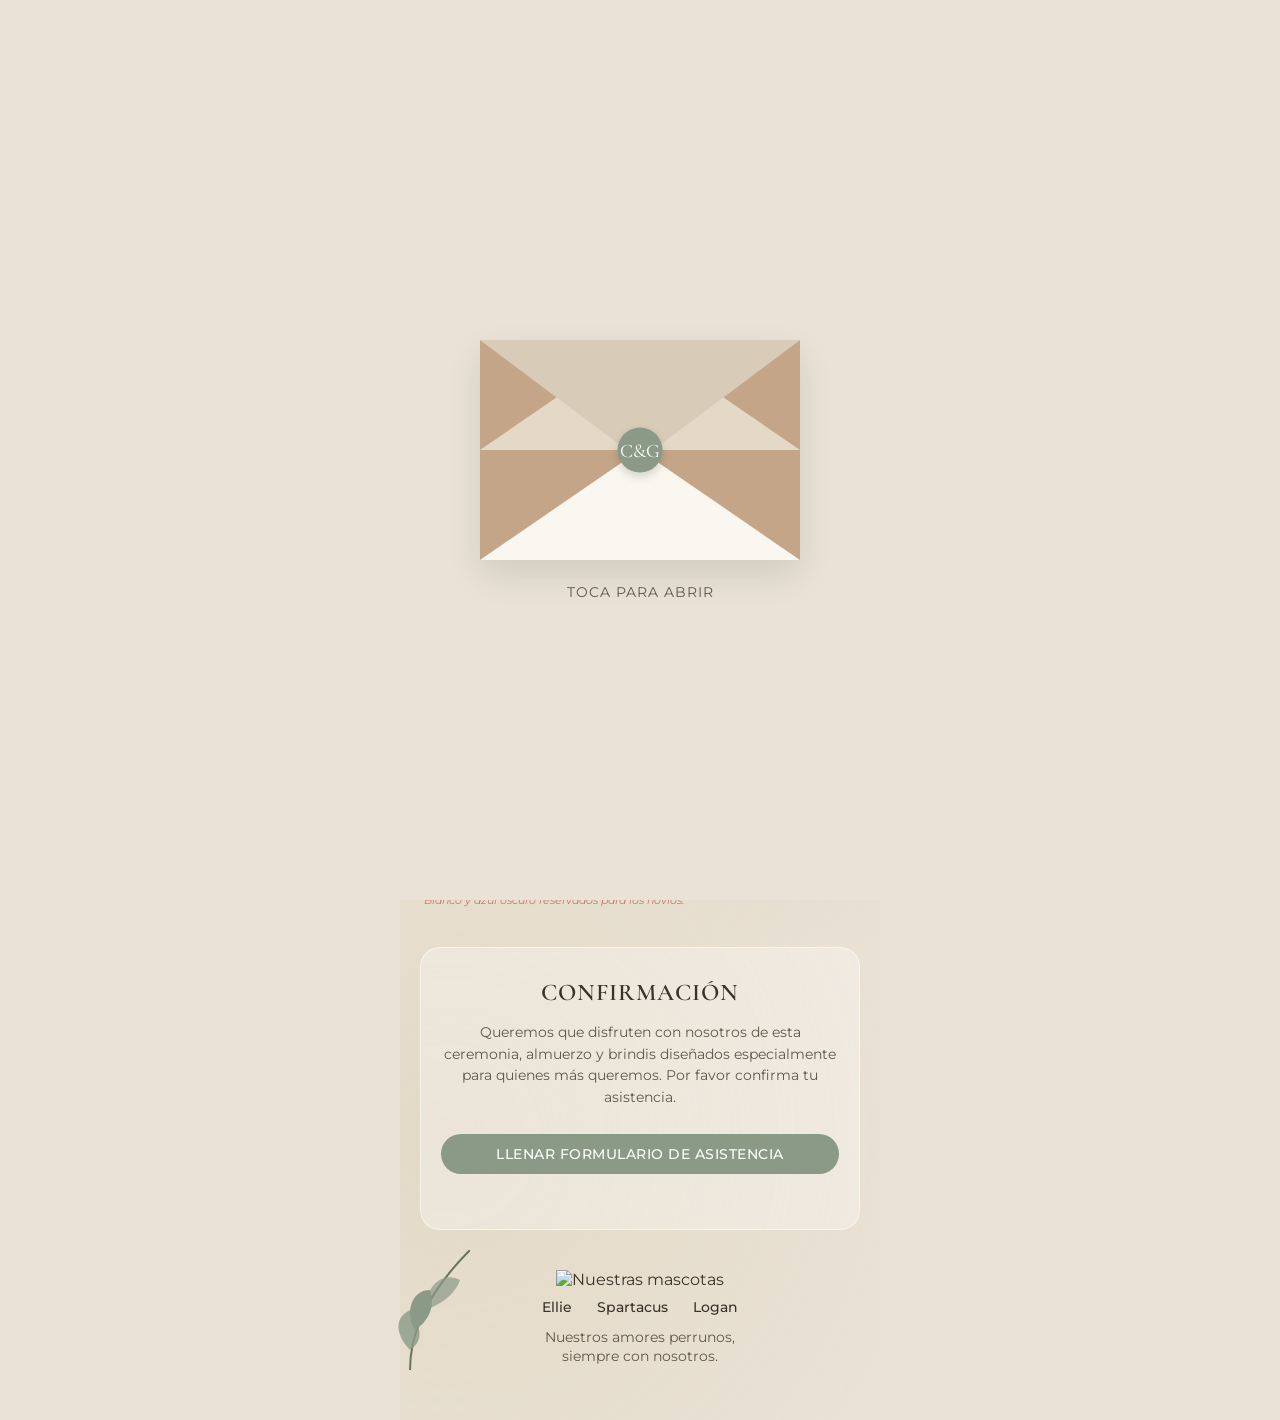
==== index.html @ de737836 "minor fixes" ====
<!DOCTYPE html>
<html lang="es">

<head>
    <meta charset="UTF-8">
    <meta name="viewport" content="width=device-width, initial-scale=1.0">
    <title>Invitación - Camilo & Geral</title>
    <style>
        @import url('https://fonts.googleapis.com/css2?family=Cormorant+Garamond:ital,wght@0,400;0,600;1,400&family=Montserrat:wght@300;400;500;600&display=swap');

        :root {
            --bg-base: #EAE2D6;
            --bg-card: #FAF6F0;
            --text-dark: #3A3229;
            --text-light: #61574A;
            --accent-green: #8A9A86;
            --accent-gold: #C4A587;
            --border-light: #D4CDBC;
            --font-serif: 'Cormorant Garamond', serif;
            --font-sans: 'Montserrat', sans-serif;
            --border-radius: 12px;
        }

        body {
            margin: 0;
            padding: 0;
            background-color: var(--bg-base);
            font-family: var(--font-sans);
            color: var(--text-dark);
            -webkit-font-smoothing: antialiased;
            display: flex;
            justify-content: center;
            overflow-x: hidden;
        }

        /* Abstract Background Blobs */
        body::before,
        body::after {
            content: '';
            position: fixed;
            border-radius: 50%;
            filter: blur(60px);
            z-index: -1;
            opacity: 0.7;
        }

        body::before {
            top: -100px;
            left: -150px;
            width: 400px;
            height: 400px;
            background: #D8CCB8;
        }

        body::after {
            bottom: 20%;
            right: -150px;
            width: 350px;
            height: 450px;
            background: #DFD4C0;
        }

        .invitation {
            max-width: 480px;
            width: 100%;
            position: relative;
            padding: 40px 20px;
            box-sizing: border-box;
            background-image:
                radial-gradient(circle at 10% 80%, #E3D9C6 0%, transparent 40%),
                radial-gradient(circle at 90% 40%, #DED2BD 0%, transparent 40%);
        }

        h1,
        h2,
        h3,
        h4 {
            font-family: var(--font-serif);
            margin: 0;
            font-weight: 600;
            text-align: center;
        }

        .header {
            text-align: center;
            margin-bottom: 20px;
            position: relative;
            z-index: 2;
        }

        .title {
            font-size: 2.2rem;
            letter-spacing: 2px;
            margin-bottom: 10px;
        }

        .subtitle {
            font-size: 0.95rem;
            line-height: 1.4;
            font-weight: 400;
        }

        .names {
            font-size: 2.8rem;
            margin: 15px 0;
            letter-spacing: 1px;
        }

        .ampersand {
            font-style: italic;
            color: var(--accent-gold);
            font-weight: 400;
        }

        .hero-image {
            width: 100%;
            max-height: 380px;
            object-fit: contain;
            border-radius: 20px;
            margin-bottom: 10px;
            position: relative;
            z-index: 2;
        }



        .section-title {
            font-size: 1.5rem;
            margin-bottom: 15px;
            text-transform: uppercase;
            letter-spacing: 1px;
        }

        /* Map Card */
        .celebration-card {
            background: #FFFFFF;
            border-radius: var(--border-radius);
            border: 1px solid var(--border-light);
            padding: 12px;
            display: flex;
            gap: 12px;
            box-shadow: 0 4px 20px rgba(0, 0, 0, 0.03);
            margin-bottom: 40px;
            position: relative;
            z-index: 2;
            transition: transform 0.3s ease, box-shadow 0.3s ease;
        }

        .celebration-card:hover {
            transform: translateY(-3px);
            box-shadow: 0 8px 25px rgba(0, 0, 0, 0.06);
        }

        .map-placeholder {
            width: 100px;
            background: #F0E9DD;
            border-radius: 8px;
            display: flex;
            align-items: center;
            justify-content: center;
            flex-shrink: 0;
            position: relative;
            overflow: hidden;
        }

        /* Simulating map with a subtle grid background */
        .map-placeholder::before {
            content: '';
            position: absolute;
            top: 0;
            left: 0;
            right: 0;
            bottom: 0;
            background-image: linear-gradient(#D8CCB8 1px, transparent 1px), linear-gradient(90deg, #D8CCB8 1px, transparent 1px);
            background-size: 20px 20px;
            opacity: 0.4;
        }

        .map-placeholder svg {
            width: 24px;
            height: 24px;
            fill: #C67868;
            /* map pin color */
            position: relative;
            z-index: 1;
        }

        .map-info {
            flex-grow: 1;
        }

        .map-info p {
            margin: 4px 0;
            font-size: 0.8rem;
            line-height: 1.3;
            color: var(--text-light);
        }

        .map-info p strong {
            color: var(--text-dark);
            font-weight: 500;
            font-size: 0.85rem;
            text-transform: uppercase;
        }

        .address {
            font-size: 0.7rem !important;
            opacity: 0.8;
            margin-bottom: 8px !important;
        }

        .btn {
            background: var(--accent-green);
            color: #FFF;
            border: none;
            padding: 8px 14px;
            border-radius: 15px;
            font-family: var(--font-sans);
            font-size: 0.7rem;
            font-weight: 500;
            text-decoration: none;
            display: inline-flex;
            align-items: center;
            gap: 4px;
            text-transform: uppercase;
            letter-spacing: 0.5px;
            cursor: pointer;
            transition: background-color 0.3s ease, transform 0.2s ease;
        }

        .btn:hover {
            background-color: #7A8A76;
            transform: scale(1.02);
        }

        .btn svg {
            width: 12px;
            height: 12px;
            fill: currentColor;
        }

        /* Time Section */
        .time-section {
            text-align: center;
            margin-bottom: 40px;
            position: relative;
            z-index: 2;
        }

        .time-display {
            display: flex;
            align-items: center;
            justify-content: center;
            gap: 12px;
            margin: 15px 0;
            color: var(--text-dark);
        }

        .time-display .time {
            font-size: 2.4rem;
            font-family: var(--font-serif);
        }

        .time-icon {
            width: 35px;
            height: 35px;
            fill: var(--accent-gold);
            stroke: var(--text-dark);
            stroke-width: 0.5;
        }

        .time-section p {
            font-size: 0.9rem;
            line-height: 1.4;
            max-width: 280px;
            margin: 0 auto;
            color: var(--text-light);
        }

        /* Dress Code */
        .dress-code-section {
            display: flex;
            align-items: center;
            justify-content: center;
            gap: 20px;
            margin-bottom: 40px;
            position: relative;
            z-index: 2;
        }

        .dress-text {
            flex-grow: 1;
        }

        .dress-text h3 {
            font-size: 2.2rem;
            line-height: 1;
            text-align: left;
            margin-bottom: 6px;
        }

        .dress-text p {
            font-size: 0.8rem;
            margin: 0 0 6px 0;
            line-height: 1.3;
            color: var(--text-light);
            text-align: left;
        }

        .dress-note {
            font-size: 0.7rem;
            color: #C67868;
            /* Tono rojizo sutil de la paleta */
            font-style: italic;
            display: block;
        }

        .clothing-icons {
            display: flex;
            gap: 6px;
            flex-shrink: 0;
            justify-content: flex-end;
            margin-top: 10px;
        }

        .clothing-icons svg {
            width: 35px;
            height: 45px;
        }

        /* RSVP */
        .rsvp-section {
            background: rgba(255, 255, 255, 0.3);
            border-radius: 20px;
            padding: 30px 20px;
            text-align: center;
            border: 1px solid rgba(255, 255, 255, 0.5);
            margin-bottom: 40px;
            position: relative;
            z-index: 2;
        }

        .rsvp-section p {
            font-size: 0.9rem;
            line-height: 1.5;
            color: var(--text-light);
            margin: 15px 0 25px 0;
        }

        .rsvp-buttons {
            display: flex;
            flex-direction: column;
            gap: 10px;
            margin-bottom: 25px;
        }

        .btn-yes {
            width: 100%;
            box-sizing: border-box;
            padding: 12px;
            font-size: 0.85rem;
            border-radius: 25px;
            justify-content: center;
        }

        .btn-no {
            width: 100%;
            padding: 12px;
            font-size: 0.85rem;
            border-radius: 25px;
            justify-content: center;
            background: transparent;
            border: 1px solid var(--accent-gold);
            color: #796652;
        }

        .rsvp-form {
            display: flex;
            flex-direction: column;
            gap: 12px;
        }

        .rsvp-form input {
            padding: 14px 20px;
            border-radius: 30px;
            border: 1px solid var(--border-light);
            background: #FFF;
            font-family: var(--font-sans);
            font-size: 0.9rem;
            outline: none;
            transition: border-color 0.2s;
        }

        .rsvp-form input:focus {
            border-color: var(--accent-gold);
        }

        /* Footer */
        .footer {
            text-align: center;
            margin-top: 20px;
            position: relative;
            z-index: 2;
        }

        .dogs-image {
            width: 100%;
            max-height: 130px;
            object-fit: contain;
            margin-bottom: 10px;
        }

        .dog-names {
            display: flex;
            justify-content: center;
            gap: 25px;
            font-weight: 500;
            font-size: 0.85rem;
            margin-bottom: 5px;
        }

        .footer p {
            font-size: 0.85rem;
            color: var(--text-light);
            line-height: 1.4;
        }

        /* Decorations (Garlands, Leaves, etc) */
        .decor {
            position: absolute;
            z-index: 1;
            pointer-events: none;
        }

        .garland-tr {
            top: 0;
            right: 0;
            width: 140px;
        }

        .garland-tl {
            top: 300px;
            left: 0;
            width: 100px;
            opacity: 0.5;
        }

        .leaf-bl {
            bottom: 50px;
            left: -10px;
            width: 80px;
        }

        .leaf-mr {
            top: 400px;
            right: -10px;
            width: 60px;
        }

        .paw-print {
            width: 15px;
            fill: #D6CAB5;
            position: absolute;
            opacity: 0.6;
        }

        .paw-1 {
            top: 150px;
            left: 20px;
        }

        .paw-2 {
            top: 180px;
            left: 40px;
        }

        .paw-3 {
            bottom: 120px;
            right: 20px;
        }

        .paw-4 {
            bottom: 90px;
            right: 40px;
        }

        /* --- Envelope Animation --- */
        .envelope-wrapper {
            position: fixed;
            top: 0;
            left: 0;
            width: 100%;
            height: 100%;
            background-color: var(--bg-base);
            z-index: 9999;
            display: flex;
            align-items: center;
            justify-content: center;
            transition: opacity 0.8s ease-in-out, visibility 0.8s ease-in-out;
            visibility: visible;
        }

        .envelope-wrapper.fade-out {
            opacity: 0;
            visibility: hidden;
        }

        .envelope {
            position: relative;
            width: 320px;
            height: 220px;
            background-color: #D8CCB8;
            border-bottom-left-radius: 6px;
            border-bottom-right-radius: 6px;
            box-shadow: 0 15px 35px rgba(0, 0, 0, 0.1);
            cursor: pointer;
            transition: transform 0.3s ease;
        }

        .envelope:hover {
            transform: translateY(-5px);
        }

        /* Sobre estructura - frente y atrás */
        .envelope::before {
            content: '';
            position: absolute;
            top: 0;
            left: 0;
            width: 0;
            height: 0;
            border-style: solid;
            border-width: 0 160px 110px 160px;
            border-color: transparent transparent #E3D9C6 transparent;
            z-index: 3;
            pointer-events: none;
        }

        /* Sobre estructura - lados */
        .envelope::after {
            content: '';
            position: absolute;
            top: 0;
            left: 0;
            width: 0;
            height: 0;
            border-style: solid;
            border-width: 110px 160px 110px 160px;
            border-color: transparent #C4A587 transparent #C4A587;
            z-index: 2;
            pointer-events: none;
        }

        /* Sobre interno visible al abrir */
        .envelope-inner {
            position: absolute;
            top: 0;
            left: 0;
            width: 100%;
            height: 100%;
            background-color: var(--bg-card);
            z-index: 1;
        }

        /* Texto dentro del sobre */
        .envelope-inner::after {
            content: 'Nuestra Boda...';
            position: absolute;
            top: 30px;
            left: 0;
            width: 100%;
            text-align: center;
            color: var(--accent-gold);
            font-family: var(--font-serif);
            font-size: 1.5rem;
            font-style: italic;
        }

        /* Solapa superior animada */
        .flap {
            position: absolute;
            top: 0;
            left: 0;
            width: 0;
            height: 0;
            border-style: solid;
            border-width: 120px 160px 0 160px;
            border-color: #D8CCB8 transparent transparent transparent;
            z-index: 4;
            transform-origin: top;
            transition: transform 0.6s ease-in-out, z-index 0.6s ease-in-out;
            pointer-events: none;
        }

        /* Sello de cera o sticker */
        .seal {
            position: absolute;
            top: 50%;
            left: 50%;
            transform: translate(-50%, -50%);
            width: 45px;
            height: 45px;
            background-color: var(--accent-green);
            border-radius: 50%;
            z-index: 5;
            display: flex;
            align-items: center;
            justify-content: center;
            color: white;
            font-family: var(--font-serif);
            font-size: 1.2rem;
            box-shadow: 0 4px 10px rgba(0, 0, 0, 0.15);
            transition: opacity 0.3s ease;
            pointer-events: none;
        }

        .seal::after {
            content: 'C&G';
        }

        /* Texto de ayuda */
        .tap-text {
            position: absolute;
            bottom: -40px;
            width: 100%;
            text-align: center;
            color: var(--text-light);
            font-size: 0.85rem;
            letter-spacing: 1px;
            animation: pulseText 2s infinite;
        }

        @keyframes pulseText {
            0% {
                opacity: 0.5;
            }

            50% {
                opacity: 1;
            }

            100% {
                opacity: 0.5;
            }
        }

        /* Animación Open */
        .envelope.open .flap {
            transform: rotateX(180deg);
            z-index: 0;
        }

        .envelope.open .seal {
            opacity: 0;
        }

        .envelope.open {
            cursor: default;
        }

        /* --- End Envelope Animation --- */
    </style>
</head>

<body>
    <!-- Envelope Overlay -->
    <div class="envelope-wrapper" id="envelopeWrapper">
        <div class="envelope" id="envelope">
            <div class="flap"></div>
            <div class="seal"></div>
            <div class="envelope-inner"></div>
            <div class="tap-text">TOCA PARA ABRIR</div>
        </div>
    </div>

    <div class="invitation">

        <!-- Background Decorations (SVGs) -->
        <svg class="decor garland-tr" viewBox="0 0 140 60" preserveAspectRatio="none">
            <path d="M0,0 Q30,20 70,10 Q100,5 140,0 L140,60 L0,60 Z" fill="transparent" />
            <path d="M0,0 Q30,30 70,20 Q110,10 140,0" fill="none" stroke="#C4A587" stroke-width="1.5" />
            <!-- Triangles -->
            <polygon points="10,6 25,25 35,5" fill="#C4A587" opacity="0.6" />
            <polygon points="45,12 60,35 75,12" fill="#8A9A86" opacity="0.6" />
            <polygon points="85,10 100,30 115,8" fill="#D8CCB8" />
        </svg>

        <svg class="decor leaf-bl" viewBox="0 0 80 120">
            <path d="M20,120 Q20,60 80,0" fill="none" stroke="#68735C" stroke-width="2" />
            <path d="M20,100 C10,90 0,70 20,60 C30,75 35,90 20,100 Z" fill="#8A9A86" opacity="0.8" />
            <path d="M25,80 C15,65 20,40 40,40 C45,55 40,70 25,80 Z" fill="#8A9A86" />
            <path d="M35,60 C35,40 50,20 70,30 C65,45 50,55 35,60 Z" fill="#8A9A86" opacity="0.7" />
        </svg>

        <svg class="paw-print paw-1" viewBox="0 0 32 32">
            <path
                d="M16 20c-4.4 0-8 3-8 6s3.6 6 8 6 8-3 8-6-3.6-6-8-6zm-7-4c2.2 0 4-2.2 4-5s-1.8-5-4-5-4 2.2-4 5 1.8 5 4 5zm14 0c2.2 0 4-2.2 4-5s-1.8-5-4-5-4 2.2-4 5 1.8 5 4 5zM10 6c1.7 0 3-2 3-4.5S11.7 0 10 0 7 2 7 4.5 8.3 6 10 6zm12 0c1.7 0 3-2 3-4.5S23.7 0 22 0s-3 2-3 4.5S20.3 6 22 6z" />
        </svg>
        <svg class="paw-print paw-2" viewBox="0 0 32 32" transform="rotate(20)">
            <path
                d="M16 20c-4.4 0-8 3-8 6s3.6 6 8 6 8-3 8-6-3.6-6-8-6zm-7-4c2.2 0 4-2.2 4-5s-1.8-5-4-5-4 2.2-4 5 1.8 5 4 5zm14 0c2.2 0 4-2.2 4-5s-1.8-5-4-5-4 2.2-4 5 1.8 5 4 5zM10 6c1.7 0 3-2 3-4.5S11.7 0 10 0 7 2 7 4.5 8.3 6 10 6zm12 0c1.7 0 3-2 3-4.5S23.7 0 22 0s-3 2-3 4.5S20.3 6 22 6z" />
        </svg>

        <div class="header">
            <h1 class="title">¡Nos Casamos!</h1>
            <p class="subtitle">Celebra con nosotros nuestra boda íntima</p>
            <h2 class="names">CAMILO <span class="ampersand">&</span> GERAL</h2>
            <p class="date">18 de Abril, 2026</p>
        </div>

        <img src="pareja-mascotas.png" alt="Camilo, Geral y sus mascotas" class="hero-image">


        <h3 class="section-title">Nuestra Celebración</h3>

        <div class="celebration-card">
            <div class="map-placeholder">
                <svg viewBox="0 0 24 24">
                    <path
                        d="M12 2C8.13 2 5 5.13 5 9c0 5.25 7 13 7 13s7-7.75 7-13c0-3.87-3.13-7-7-7zm0 9.5c-1.38 0-2.5-1.12-2.5-2.5s1.12-2.5 2.5-2.5 2.5 1.12 2.5 2.5-1.12 2.5-2.5 2.5z" />
                </svg>
            </div>
            <div class="map-info">
                <p><strong>Restaurante<br>La Herencia, Bogotá</strong></p>
                <p>Un lugar íntimo y especial para nuestra ceremonia, almuerzo y brindis.</p>
                <p class="address">Cra. 9 #69A-26, Bogotá</p>
                <a href="https://maps.app.goo.gl/PrkmXuaKSxHDukVD9" target="_blank" class="btn">
                    Ver en Google Maps
                    <svg viewBox="0 0 24 24">
                        <path
                            d="M12 2C8.13 2 5 5.13 5 9c0 5.25 7 13 7 13s7-7.75 7-13c0-3.87-3.13-7-7-7zm0 9.5c-1.38 0-2.5-1.12-2.5-2.5s1.12-2.5 2.5-2.5 2.5 1.12 2.5 2.5-1.12 2.5-2.5 2.5z" />
                    </svg>
                </a>
            </div>
        </div>

        <div class="time-section">
            <h3 class="section-title">La hora del Sí</h3>
            <div class="time-display">
                <!-- Rings icon -->
                <svg class="time-icon" viewBox="0 0 24 24">
                    <circle cx="8" cy="12" r="5" fill="none" stroke="#C4A587" stroke-width="2" />
                    <circle cx="16" cy="12" r="5" fill="none" stroke="#C4A587" stroke-width="2" />
                    <circle cx="6" cy="7" r="1.5" fill="#E6C498" stroke="none" />
                    <circle cx="14" cy="7" r="1.5" fill="#E6C498" stroke="none" />
                </svg>
                <span class="time">11:30 AM</span>
                <!-- Glasses icon -->
                <svg class="time-icon" viewBox="0 0 24 24">
                    <path d="M9 5L7 12L9 14V20H5V22H13V20H9V14L11 12L9 5Z" fill="none" stroke="#C4A587"
                        stroke-width="1.5" />
                    <path d="M17 5L15 12L17 14V20H13V22H21V20H17V14L19 12L17 5Z" fill="none" stroke="#C4A587"
                        stroke-width="1.5" />
                    <path d="M7 8H11M15 8H19" stroke="#C4A587" stroke-width="1.5" />
                </svg>
            </div>
            <p>Iniciaremos con una ceremonia seguida de un almuerzo y brindis juntos.</p>
        </div>

        <div class="dress-code-section">
            <div class="dress-text">
                <h3 class="section-title">Cómo ir - Vestimenta</h3>
                <h3>SEMI<br>FORMAL</h3>
                <p>Elegante pero cómodo.<br>Queremos que te sientas genial.</p>
                <span class="dress-note">*Blanco y azul oscuro reservados para los novios.</span>
            </div>
            <div class="clothing-icons">
                <!-- Dress SVG -->
                <svg viewBox="0 0 24 24">
                    <path d="M8 3L6 8L4 20H20L18 8L16 3H8Z" fill="#E3D1AE" stroke="#8C7D65" stroke-width="1"
                        stroke-linejoin="round" />
                    <path d="M6 8H18" stroke="#8C7D65" stroke-width="1" />
                </svg>
                <!-- Shirt SVG -->
                <svg viewBox="0 0 24 24">
                    <path d="M5 6L12 3L19 6V20H5V6Z" fill="#F4EFEA" stroke="#8C7D65" stroke-width="1"
                        stroke-linejoin="round" />
                    <path d="M12 3V20" stroke="#8C7D65" stroke-width="1" />
                </svg>
                <!-- Suit SVG -->
                <svg viewBox="0 0 24 24">
                    <path d="M4 6L12 2L20 6V21H4V6Z" fill="#A88B77" stroke="#665040" stroke-width="1"
                        stroke-linejoin="round" />
                    <path d="M12 2V12L8 6M12 2V12L16 6" stroke="#665040" stroke-width="1" stroke-linejoin="round" />
                </svg>
            </div>
        </div>

        <div class="rsvp-section">
            <h3 class="section-title">Confirmación</h3>
            <p>Queremos que disfruten con nosotros de esta ceremonia, almuerzo y brindis diseñados especialmente para
                quienes más queremos. Por favor confirma tu asistencia.</p>

            <div class="rsvp-buttons">
                <!-- Reemplazar el signo "#" por tu link real de Google Forms -->
                <a href="#" target="_blank" class="btn btn-yes" style="text-decoration: none;">LLENAR FORMULARIO DE
                    ASISTENCIA</a>
            </div>
        </div>

        <div class="footer">
            <img src="ilustracion-perritos.png" alt="Nuestras mascotas" class="dogs-image">
            <div class="dog-names">
                <span>Ellie</span>
                <span>Spartacus</span>
                <span>Logan</span>
            </div>
            <p>Nuestros amores perrunos,<br>siempre con nosotros.</p>
        </div>

    </div>

    <script>
        document.addEventListener('DOMContentLoaded', () => {
            const envelope = document.getElementById('envelope');
            const wrapper = document.getElementById('envelopeWrapper');
            let isOpened = false;

            envelope.addEventListener('click', () => {
                if (isOpened) return;
                isOpened = true;

                // Abre el sobre
                envelope.classList.add('open');

                // Después de la animación de solapa (0.6s), añade retraso para leer
                // y luego desvanece todo el wrapper
                setTimeout(() => {
                    wrapper.classList.add('fade-out');
                }, 1200);

                // Opcional: remueve del DOM el sobre tras el fade-out
                setTimeout(() => {
                    wrapper.style.display = 'none';
                }, 2000);
            });
        });
    </script>
</body>

</html>
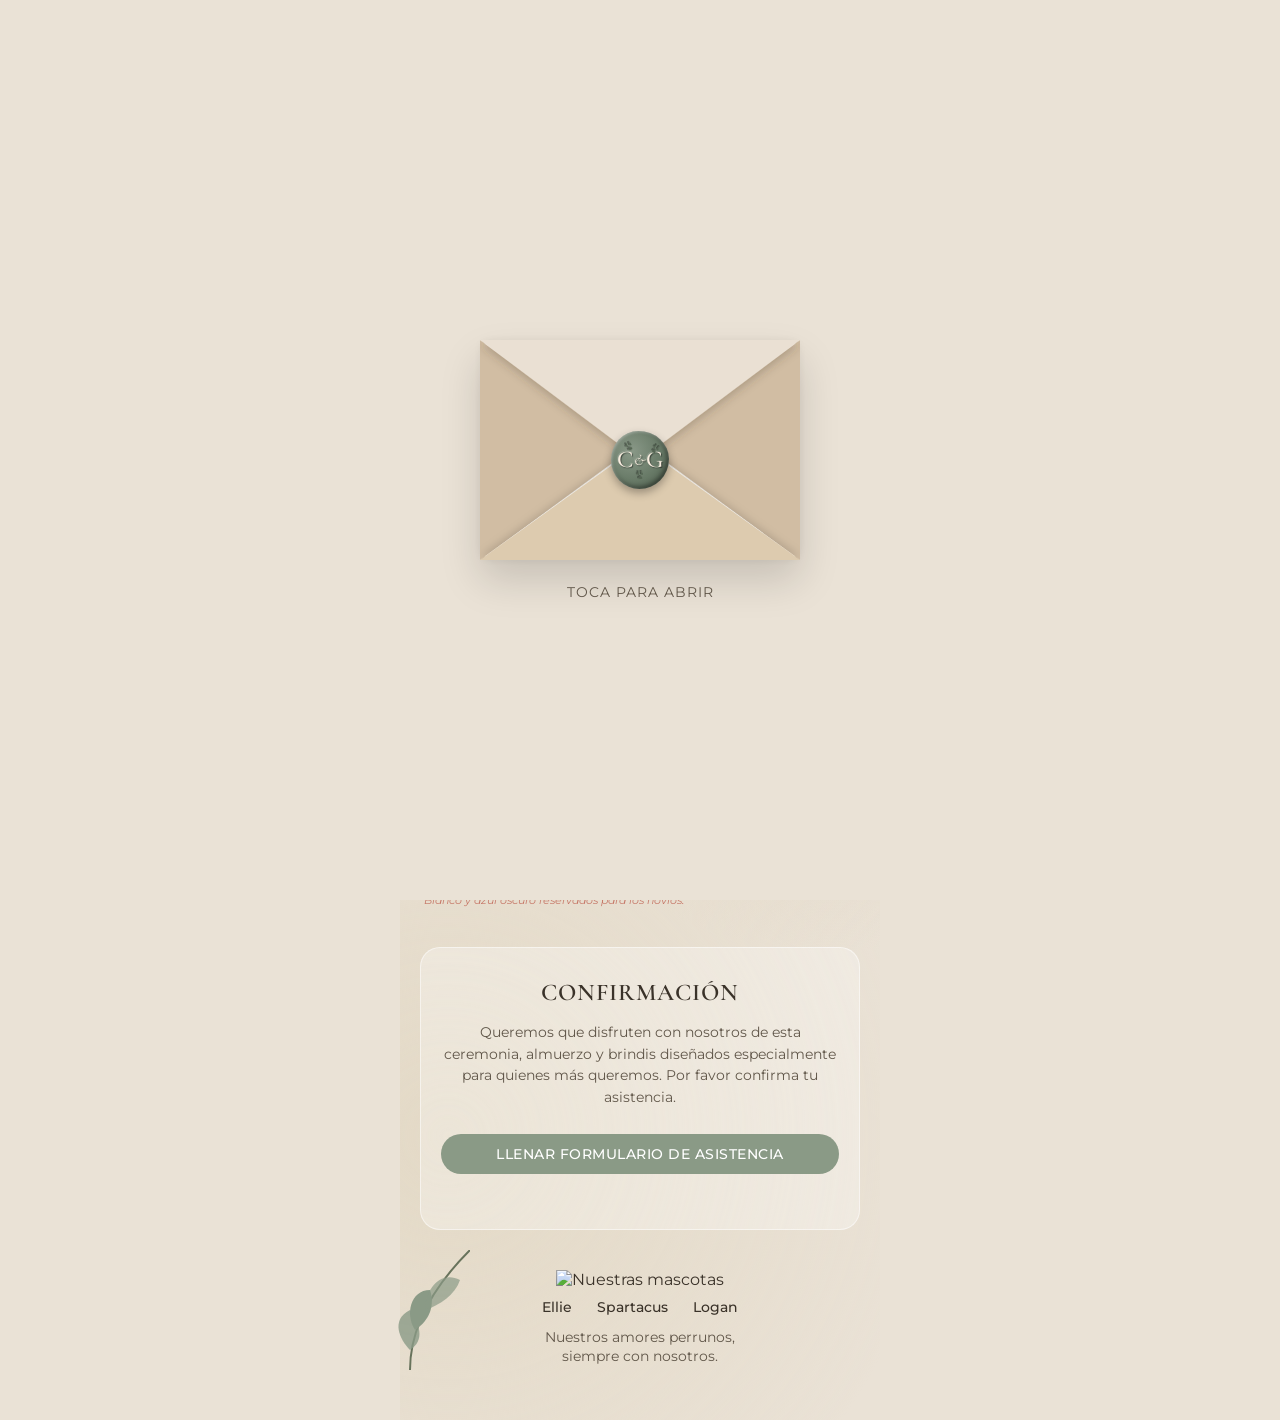
==== commit fe049bf7: "Arreglo del sobre" ====
--- a/index.html
+++ b/index.html
@@ -5,670 +5,58 @@
     <meta charset="UTF-8">
     <meta name="viewport" content="width=device-width, initial-scale=1.0">
     <title>Invitación - Camilo & Geral</title>
-    <style>
-        @import url('https://fonts.googleapis.com/css2?family=Cormorant+Garamond:ital,wght@0,400;0,600;1,400&family=Montserrat:wght@300;400;500;600&display=swap');
-
-        :root {
-            --bg-base: #EAE2D6;
-            --bg-card: #FAF6F0;
-            --text-dark: #3A3229;
-            --text-light: #61574A;
-            --accent-green: #8A9A86;
-            --accent-gold: #C4A587;
-            --border-light: #D4CDBC;
-            --font-serif: 'Cormorant Garamond', serif;
-            --font-sans: 'Montserrat', sans-serif;
-            --border-radius: 12px;
-        }
-
-        body {
-            margin: 0;
-            padding: 0;
-            background-color: var(--bg-base);
-            font-family: var(--font-sans);
-            color: var(--text-dark);
-            -webkit-font-smoothing: antialiased;
-            display: flex;
-            justify-content: center;
-            overflow-x: hidden;
-        }
-
-        /* Abstract Background Blobs */
-        body::before,
-        body::after {
-            content: '';
-            position: fixed;
-            border-radius: 50%;
-            filter: blur(60px);
-            z-index: -1;
-            opacity: 0.7;
-        }
-
-        body::before {
-            top: -100px;
-            left: -150px;
-            width: 400px;
-            height: 400px;
-            background: #D8CCB8;
-        }
-
-        body::after {
-            bottom: 20%;
-            right: -150px;
-            width: 350px;
-            height: 450px;
-            background: #DFD4C0;
-        }
-
-        .invitation {
-            max-width: 480px;
-            width: 100%;
-            position: relative;
-            padding: 40px 20px;
-            box-sizing: border-box;
-            background-image:
-                radial-gradient(circle at 10% 80%, #E3D9C6 0%, transparent 40%),
-                radial-gradient(circle at 90% 40%, #DED2BD 0%, transparent 40%);
-        }
-
-        h1,
-        h2,
-        h3,
-        h4 {
-            font-family: var(--font-serif);
-            margin: 0;
-            font-weight: 600;
-            text-align: center;
-        }
-
-        .header {
-            text-align: center;
-            margin-bottom: 20px;
-            position: relative;
-            z-index: 2;
-        }
-
-        .title {
-            font-size: 2.2rem;
-            letter-spacing: 2px;
-            margin-bottom: 10px;
-        }
-
-        .subtitle {
-            font-size: 0.95rem;
-            line-height: 1.4;
-            font-weight: 400;
-        }
-
-        .names {
-            font-size: 2.8rem;
-            margin: 15px 0;
-            letter-spacing: 1px;
-        }
-
-        .ampersand {
-            font-style: italic;
-            color: var(--accent-gold);
-            font-weight: 400;
-        }
-
-        .hero-image {
-            width: 100%;
-            max-height: 380px;
-            object-fit: contain;
-            border-radius: 20px;
-            margin-bottom: 10px;
-            position: relative;
-            z-index: 2;
-        }
-
-
-
-        .section-title {
-            font-size: 1.5rem;
-            margin-bottom: 15px;
-            text-transform: uppercase;
-            letter-spacing: 1px;
-        }
-
-        /* Map Card */
-        .celebration-card {
-            background: #FFFFFF;
-            border-radius: var(--border-radius);
-            border: 1px solid var(--border-light);
-            padding: 12px;
-            display: flex;
-            gap: 12px;
-            box-shadow: 0 4px 20px rgba(0, 0, 0, 0.03);
-            margin-bottom: 40px;
-            position: relative;
-            z-index: 2;
-            transition: transform 0.3s ease, box-shadow 0.3s ease;
-        }
-
-        .celebration-card:hover {
-            transform: translateY(-3px);
-            box-shadow: 0 8px 25px rgba(0, 0, 0, 0.06);
-        }
-
-        .map-placeholder {
-            width: 100px;
-            background: #F0E9DD;
-            border-radius: 8px;
-            display: flex;
-            align-items: center;
-            justify-content: center;
-            flex-shrink: 0;
-            position: relative;
-            overflow: hidden;
-        }
-
-        /* Simulating map with a subtle grid background */
-        .map-placeholder::before {
-            content: '';
-            position: absolute;
-            top: 0;
-            left: 0;
-            right: 0;
-            bottom: 0;
-            background-image: linear-gradient(#D8CCB8 1px, transparent 1px), linear-gradient(90deg, #D8CCB8 1px, transparent 1px);
-            background-size: 20px 20px;
-            opacity: 0.4;
-        }
-
-        .map-placeholder svg {
-            width: 24px;
-            height: 24px;
-            fill: #C67868;
-            /* map pin color */
-            position: relative;
-            z-index: 1;
-        }
-
-        .map-info {
-            flex-grow: 1;
-        }
-
-        .map-info p {
-            margin: 4px 0;
-            font-size: 0.8rem;
-            line-height: 1.3;
-            color: var(--text-light);
-        }
-
-        .map-info p strong {
-            color: var(--text-dark);
-            font-weight: 500;
-            font-size: 0.85rem;
-            text-transform: uppercase;
-        }
-
-        .address {
-            font-size: 0.7rem !important;
-            opacity: 0.8;
-            margin-bottom: 8px !important;
-        }
-
-        .btn {
-            background: var(--accent-green);
-            color: #FFF;
-            border: none;
-            padding: 8px 14px;
-            border-radius: 15px;
-            font-family: var(--font-sans);
-            font-size: 0.7rem;
-            font-weight: 500;
-            text-decoration: none;
-            display: inline-flex;
-            align-items: center;
-            gap: 4px;
-            text-transform: uppercase;
-            letter-spacing: 0.5px;
-            cursor: pointer;
-            transition: background-color 0.3s ease, transform 0.2s ease;
-        }
-
-        .btn:hover {
-            background-color: #7A8A76;
-            transform: scale(1.02);
-        }
-
-        .btn svg {
-            width: 12px;
-            height: 12px;
-            fill: currentColor;
-        }
-
-        /* Time Section */
-        .time-section {
-            text-align: center;
-            margin-bottom: 40px;
-            position: relative;
-            z-index: 2;
-        }
-
-        .time-display {
-            display: flex;
-            align-items: center;
-            justify-content: center;
-            gap: 12px;
-            margin: 15px 0;
-            color: var(--text-dark);
-        }
-
-        .time-display .time {
-            font-size: 2.4rem;
-            font-family: var(--font-serif);
-        }
-
-        .time-icon {
-            width: 35px;
-            height: 35px;
-            fill: var(--accent-gold);
-            stroke: var(--text-dark);
-            stroke-width: 0.5;
-        }
-
-        .time-section p {
-            font-size: 0.9rem;
-            line-height: 1.4;
-            max-width: 280px;
-            margin: 0 auto;
-            color: var(--text-light);
-        }
-
-        /* Dress Code */
-        .dress-code-section {
-            display: flex;
-            align-items: center;
-            justify-content: center;
-            gap: 20px;
-            margin-bottom: 40px;
-            position: relative;
-            z-index: 2;
-        }
-
-        .dress-text {
-            flex-grow: 1;
-        }
-
-        .dress-text h3 {
-            font-size: 2.2rem;
-            line-height: 1;
-            text-align: left;
-            margin-bottom: 6px;
-        }
-
-        .dress-text p {
-            font-size: 0.8rem;
-            margin: 0 0 6px 0;
-            line-height: 1.3;
-            color: var(--text-light);
-            text-align: left;
-        }
-
-        .dress-note {
-            font-size: 0.7rem;
-            color: #C67868;
-            /* Tono rojizo sutil de la paleta */
-            font-style: italic;
-            display: block;
-        }
-
-        .clothing-icons {
-            display: flex;
-            gap: 6px;
-            flex-shrink: 0;
-            justify-content: flex-end;
-            margin-top: 10px;
-        }
-
-        .clothing-icons svg {
-            width: 35px;
-            height: 45px;
-        }
-
-        /* RSVP */
-        .rsvp-section {
-            background: rgba(255, 255, 255, 0.3);
-            border-radius: 20px;
-            padding: 30px 20px;
-            text-align: center;
-            border: 1px solid rgba(255, 255, 255, 0.5);
-            margin-bottom: 40px;
-            position: relative;
-            z-index: 2;
-        }
-
-        .rsvp-section p {
-            font-size: 0.9rem;
-            line-height: 1.5;
-            color: var(--text-light);
-            margin: 15px 0 25px 0;
-        }
-
-        .rsvp-buttons {
-            display: flex;
-            flex-direction: column;
-            gap: 10px;
-            margin-bottom: 25px;
-        }
-
-        .btn-yes {
-            width: 100%;
-            box-sizing: border-box;
-            padding: 12px;
-            font-size: 0.85rem;
-            border-radius: 25px;
-            justify-content: center;
-        }
-
-        .btn-no {
-            width: 100%;
-            padding: 12px;
-            font-size: 0.85rem;
-            border-radius: 25px;
-            justify-content: center;
-            background: transparent;
-            border: 1px solid var(--accent-gold);
-            color: #796652;
-        }
-
-        .rsvp-form {
-            display: flex;
-            flex-direction: column;
-            gap: 12px;
-        }
-
-        .rsvp-form input {
-            padding: 14px 20px;
-            border-radius: 30px;
-            border: 1px solid var(--border-light);
-            background: #FFF;
-            font-family: var(--font-sans);
-            font-size: 0.9rem;
-            outline: none;
-            transition: border-color 0.2s;
-        }
-
-        .rsvp-form input:focus {
-            border-color: var(--accent-gold);
-        }
-
-        /* Footer */
-        .footer {
-            text-align: center;
-            margin-top: 20px;
-            position: relative;
-            z-index: 2;
-        }
-
-        .dogs-image {
-            width: 100%;
-            max-height: 130px;
-            object-fit: contain;
-            margin-bottom: 10px;
-        }
-
-        .dog-names {
-            display: flex;
-            justify-content: center;
-            gap: 25px;
-            font-weight: 500;
-            font-size: 0.85rem;
-            margin-bottom: 5px;
-        }
-
-        .footer p {
-            font-size: 0.85rem;
-            color: var(--text-light);
-            line-height: 1.4;
-        }
-
-        /* Decorations (Garlands, Leaves, etc) */
-        .decor {
-            position: absolute;
-            z-index: 1;
-            pointer-events: none;
-        }
-
-        .garland-tr {
-            top: 0;
-            right: 0;
-            width: 140px;
-        }
-
-        .garland-tl {
-            top: 300px;
-            left: 0;
-            width: 100px;
-            opacity: 0.5;
-        }
-
-        .leaf-bl {
-            bottom: 50px;
-            left: -10px;
-            width: 80px;
-        }
-
-        .leaf-mr {
-            top: 400px;
-            right: -10px;
-            width: 60px;
-        }
-
-        .paw-print {
-            width: 15px;
-            fill: #D6CAB5;
-            position: absolute;
-            opacity: 0.6;
-        }
-
-        .paw-1 {
-            top: 150px;
-            left: 20px;
-        }
-
-        .paw-2 {
-            top: 180px;
-            left: 40px;
-        }
-
-        .paw-3 {
-            bottom: 120px;
-            right: 20px;
-        }
-
-        .paw-4 {
-            bottom: 90px;
-            right: 40px;
-        }
-
-        /* --- Envelope Animation --- */
-        .envelope-wrapper {
-            position: fixed;
-            top: 0;
-            left: 0;
-            width: 100%;
-            height: 100%;
-            background-color: var(--bg-base);
-            z-index: 9999;
-            display: flex;
-            align-items: center;
-            justify-content: center;
-            transition: opacity 0.8s ease-in-out, visibility 0.8s ease-in-out;
-            visibility: visible;
-        }
-
-        .envelope-wrapper.fade-out {
-            opacity: 0;
-            visibility: hidden;
-        }
-
-        .envelope {
-            position: relative;
-            width: 320px;
-            height: 220px;
-            background-color: #D8CCB8;
-            border-bottom-left-radius: 6px;
-            border-bottom-right-radius: 6px;
-            box-shadow: 0 15px 35px rgba(0, 0, 0, 0.1);
-            cursor: pointer;
-            transition: transform 0.3s ease;
-        }
-
-        .envelope:hover {
-            transform: translateY(-5px);
-        }
-
-        /* Sobre estructura - frente y atrás */
-        .envelope::before {
-            content: '';
-            position: absolute;
-            top: 0;
-            left: 0;
-            width: 0;
-            height: 0;
-            border-style: solid;
-            border-width: 0 160px 110px 160px;
-            border-color: transparent transparent #E3D9C6 transparent;
-            z-index: 3;
-            pointer-events: none;
-        }
-
-        /* Sobre estructura - lados */
-        .envelope::after {
-            content: '';
-            position: absolute;
-            top: 0;
-            left: 0;
-            width: 0;
-            height: 0;
-            border-style: solid;
-            border-width: 110px 160px 110px 160px;
-            border-color: transparent #C4A587 transparent #C4A587;
-            z-index: 2;
-            pointer-events: none;
-        }
-
-        /* Sobre interno visible al abrir */
-        .envelope-inner {
-            position: absolute;
-            top: 0;
-            left: 0;
-            width: 100%;
-            height: 100%;
-            background-color: var(--bg-card);
-            z-index: 1;
-        }
-
-        /* Texto dentro del sobre */
-        .envelope-inner::after {
-            content: 'Nuestra Boda...';
-            position: absolute;
-            top: 30px;
-            left: 0;
-            width: 100%;
-            text-align: center;
-            color: var(--accent-gold);
-            font-family: var(--font-serif);
-            font-size: 1.5rem;
-            font-style: italic;
-        }
-
-        /* Solapa superior animada */
-        .flap {
-            position: absolute;
-            top: 0;
-            left: 0;
-            width: 0;
-            height: 0;
-            border-style: solid;
-            border-width: 120px 160px 0 160px;
-            border-color: #D8CCB8 transparent transparent transparent;
-            z-index: 4;
-            transform-origin: top;
-            transition: transform 0.6s ease-in-out, z-index 0.6s ease-in-out;
-            pointer-events: none;
-        }
-
-        /* Sello de cera o sticker */
-        .seal {
-            position: absolute;
-            top: 50%;
-            left: 50%;
-            transform: translate(-50%, -50%);
-            width: 45px;
-            height: 45px;
-            background-color: var(--accent-green);
-            border-radius: 50%;
-            z-index: 5;
-            display: flex;
-            align-items: center;
-            justify-content: center;
-            color: white;
-            font-family: var(--font-serif);
-            font-size: 1.2rem;
-            box-shadow: 0 4px 10px rgba(0, 0, 0, 0.15);
-            transition: opacity 0.3s ease;
-            pointer-events: none;
-        }
-
-        .seal::after {
-            content: 'C&G';
-        }
-
-        /* Texto de ayuda */
-        .tap-text {
-            position: absolute;
-            bottom: -40px;
-            width: 100%;
-            text-align: center;
-            color: var(--text-light);
-            font-size: 0.85rem;
-            letter-spacing: 1px;
-            animation: pulseText 2s infinite;
-        }
-
-        @keyframes pulseText {
-            0% {
-                opacity: 0.5;
-            }
-
-            50% {
-                opacity: 1;
-            }
-
-            100% {
-                opacity: 0.5;
-            }
-        }
-
-        /* Animación Open */
-        .envelope.open .flap {
-            transform: rotateX(180deg);
-            z-index: 0;
-        }
-
-        .envelope.open .seal {
-            opacity: 0;
-        }
-
-        .envelope.open {
-            cursor: default;
-        }
-
-        /* --- End Envelope Animation --- */
-    </style>
+    <link rel="stylesheet" href="style.css">
 </head>
 
 <body>
     <!-- Envelope Overlay -->
     <div class="envelope-wrapper" id="envelopeWrapper">
         <div class="envelope" id="envelope">
-            <div class="flap"></div>
-            <div class="seal"></div>
+            <div class="env-back"></div>
             <div class="envelope-inner"></div>
+
+            <div class="env-flaps">
+                <svg width="100%" height="100%" viewBox="0 0 320 220" preserveAspectRatio="none">
+                    <defs>
+                        <filter id="shadow-bottom" x="-10%" y="-10%" width="120%" height="120%">
+                            <feDropShadow dx="0" dy="-3" stdDeviation="4" flood-color="#000" flood-opacity="0.15" />
+                        </filter>
+                    </defs>
+                    <path d="M0,0 L150,110 L0,220 Z" fill="#D1BDA3" />
+                    <path d="M320,0 L170,110 L320,220 Z" fill="#D1BDA3" />
+                    <path d="M0,220 L160,105 L320,220 Z" fill="#DDCBAF" filter="url(#shadow-bottom)" />
+                </svg>
+            </div>
+
+            <div class="flap">
+                <svg width="100%" height="100%" viewBox="0 0 320 160" preserveAspectRatio="none"
+                    style="position: absolute; top:0; left:0;">
+                    <defs>
+                        <filter id="shadow-top" x="-10%" y="-10%" width="120%" height="120%">
+                            <feDropShadow dx="0" dy="4" stdDeviation="4" flood-color="#4A3C2D" flood-opacity="0.25" />
+                        </filter>
+                    </defs>
+                    <path d="M0,0 L160,120 L320,0 Z" fill="#EAE0D3" filter="url(#shadow-top)" />
+                </svg>
+                <div class="seal">
+                    <div class="seal-inner">
+                        C<span class="seal-amp">&amp;</span>G
+                    </div>
+                    <svg class="seal-paw s-paw1" viewBox="0 0 32 32">
+                        <path
+                            d="M16 20c-4.4 0-8 3-8 6s3.6 6 8 6 8-3 8-6-3.6-6-8-6zm-7-4c2.2 0 4-2.2 4-5s-1.8-5-4-5-4 2.2-4 5 1.8 5 4 5zm14 0c2.2 0 4-2.2 4-5s-1.8-5-4-5-4 2.2-4 5 1.8 5 4 5zM10 6c1.7 0 3-2 3-4.5S11.7 0 10 0 7 2 7 4.5 8.3 6 10 6zm12 0c1.7 0 3-2 3-4.5S23.7 0 22 0s-3 2-3 4.5S20.3 6 22 6z" />
+                    </svg>
+                    <svg class="seal-paw s-paw2" viewBox="0 0 32 32">
+                        <path
+                            d="M16 20c-4.4 0-8 3-8 6s3.6 6 8 6 8-3 8-6-3.6-6-8-6zm-7-4c2.2 0 4-2.2 4-5s-1.8-5-4-5-4 2.2-4 5 1.8 5 4 5zm14 0c2.2 0 4-2.2 4-5s-1.8-5-4-5-4 2.2-4 5 1.8 5 4 5zM10 6c1.7 0 3-2 3-4.5S11.7 0 10 0 7 2 7 4.5 8.3 6 10 6zm12 0c1.7 0 3-2 3-4.5S23.7 0 22 0s-3 2-3 4.5S20.3 6 22 6z" />
+                    </svg>
+                    <svg class="seal-paw s-paw3" viewBox="0 0 32 32">
+                        <path
+                            d="M16 20c-4.4 0-8 3-8 6s3.6 6 8 6 8-3 8-6-3.6-6-8-6zm-7-4c2.2 0 4-2.2 4-5s-1.8-5-4-5-4 2.2-4 5 1.8 5 4 5zm14 0c2.2 0 4-2.2 4-5s-1.8-5-4-5-4 2.2-4 5 1.8 5 4 5zM10 6c1.7 0 3-2 3-4.5S11.7 0 10 0 7 2 7 4.5 8.3 6 10 6zm12 0c1.7 0 3-2 3-4.5S23.7 0 22 0s-3 2-3 4.5S20.3 6 22 6z" />
+                    </svg>
+                </div>
+            </div>
+
             <div class="tap-text">TOCA PARA ABRIR</div>
         </div>
     </div>
@@ -702,16 +90,16 @@
         </svg>
 
         <div class="header">
-            <h1 class="title">¡Nos Casamos!</h1>
+            <h1 class="title" id="main-title">¡Nos Casamos!</h1>
             <p class="subtitle">Celebra con nosotros nuestra boda íntima</p>
-            <h2 class="names">CAMILO <span class="ampersand">&</span> GERAL</h2>
+            <h2 class="names">CAMI <span class="ampersand">&</span> GERAL</h2>
             <p class="date">18 de Abril, 2026</p>
         </div>
 
         <img src="pareja-mascotas.png" alt="Camilo, Geral y sus mascotas" class="hero-image">
 
 
-        <h3 class="section-title">Nuestra Celebración</h3>
+        <h3 class="section-title">Lugar</h3>
 
         <div class="celebration-card">
             <div class="map-placeholder">
@@ -722,7 +110,7 @@
             </div>
             <div class="map-info">
                 <p><strong>Restaurante<br>La Herencia, Bogotá</strong></p>
-                <p>Un lugar íntimo y especial para nuestra ceremonia, almuerzo y brindis.</p>
+                <p>Un lugar especial para nuestra ceremonia, almuerzo y brindis.</p>
                 <p class="address">Cra. 9 #69A-26, Bogotá</p>
                 <a href="https://maps.app.goo.gl/PrkmXuaKSxHDukVD9" target="_blank" class="btn">
                     Ver en Google Maps
@@ -810,32 +198,7 @@
 
     </div>
 
-    <script>
-        document.addEventListener('DOMContentLoaded', () => {
-            const envelope = document.getElementById('envelope');
-            const wrapper = document.getElementById('envelopeWrapper');
-            let isOpened = false;
-
-            envelope.addEventListener('click', () => {
-                if (isOpened) return;
-                isOpened = true;
-
-                // Abre el sobre
-                envelope.classList.add('open');
-
-                // Después de la animación de solapa (0.6s), añade retraso para leer
-                // y luego desvanece todo el wrapper
-                setTimeout(() => {
-                    wrapper.classList.add('fade-out');
-                }, 1200);
-
-                // Opcional: remueve del DOM el sobre tras el fade-out
-                setTimeout(() => {
-                    wrapper.style.display = 'none';
-                }, 2000);
-            });
-        });
-    </script>
+    <script src="script.js"></script>
 </body>
 
 </html>
--- a/style.css
+++ b/style.css
@@ -0,0 +1,686 @@
+        @import url('https://fonts.googleapis.com/css2?family=Cormorant+Garamond:ital,wght@0,400;0,600;1,400&family=Montserrat:wght@300;400;500;600&display=swap');
+
+        :root {
+            --bg-base: #EAE2D6;
+            --bg-card: #FAF6F0;
+            --text-dark: #3A3229;
+            --text-light: #61574A;
+            --accent-green: #8A9A86;
+            --accent-gold: #C4A587;
+            --border-light: #D4CDBC;
+            --font-serif: 'Cormorant Garamond', serif;
+            --font-sans: 'Montserrat', sans-serif;
+            --border-radius: 12px;
+        }
+
+        body {
+            margin: 0;
+            padding: 0;
+            background-color: var(--bg-base);
+            font-family: var(--font-sans);
+            color: var(--text-dark);
+            -webkit-font-smoothing: antialiased;
+            display: flex;
+            justify-content: center;
+            overflow-x: hidden;
+        }
+
+        /* Abstract Background Blobs */
+        body::before,
+        body::after {
+            content: '';
+            position: fixed;
+            border-radius: 50%;
+            filter: blur(60px);
+            z-index: -1;
+            opacity: 0.7;
+        }
+
+        body::before {
+            top: -100px;
+            left: -150px;
+            width: 400px;
+            height: 400px;
+            background: #D8CCB8;
+        }
+
+        body::after {
+            bottom: 20%;
+            right: -150px;
+            width: 350px;
+            height: 450px;
+            background: #DFD4C0;
+        }
+
+        .invitation {
+            max-width: 480px;
+            width: 100%;
+            position: relative;
+            padding: 40px 20px;
+            box-sizing: border-box;
+            background-image:
+                radial-gradient(circle at 10% 80%, #E3D9C6 0%, transparent 40%),
+                radial-gradient(circle at 90% 40%, #DED2BD 0%, transparent 40%);
+        }
+
+        h1,
+        h2,
+        h3,
+        h4 {
+            font-family: var(--font-serif);
+            margin: 0;
+            font-weight: 600;
+            text-align: center;
+        }
+
+        .header {
+            text-align: center;
+            margin-bottom: 20px;
+            position: relative;
+            z-index: 2;
+        }
+
+        .title {
+            font-size: 2.2rem;
+            letter-spacing: 2px;
+            margin-bottom: 10px;
+        }
+
+        .subtitle {
+            font-size: 0.95rem;
+            line-height: 1.4;
+            font-weight: 400;
+        }
+
+        .names {
+            font-size: 2.8rem;
+            margin: 15px 0;
+            letter-spacing: 1px;
+        }
+
+        .ampersand {
+            font-style: italic;
+            color: var(--accent-gold);
+            font-weight: 400;
+        }
+
+        .hero-image {
+            width: 100%;
+            max-height: 380px;
+            object-fit: contain;
+            border-radius: 20px;
+            margin-bottom: 10px;
+            position: relative;
+            z-index: 2;
+        }
+
+
+
+        .section-title {
+            font-size: 1.5rem;
+            margin-bottom: 15px;
+            text-transform: uppercase;
+            letter-spacing: 1px;
+        }
+
+        /* Map Card */
+        .celebration-card {
+            background: #FFFFFF;
+            border-radius: var(--border-radius);
+            border: 1px solid var(--border-light);
+            padding: 12px;
+            display: flex;
+            gap: 12px;
+            box-shadow: 0 4px 20px rgba(0, 0, 0, 0.03);
+            margin-bottom: 40px;
+            position: relative;
+            z-index: 2;
+            transition: transform 0.3s ease, box-shadow 0.3s ease;
+        }
+
+        .celebration-card:hover {
+            transform: translateY(-3px);
+            box-shadow: 0 8px 25px rgba(0, 0, 0, 0.06);
+        }
+
+        .map-placeholder {
+            width: 100px;
+            background: #F0E9DD;
+            border-radius: 8px;
+            display: flex;
+            align-items: center;
+            justify-content: center;
+            flex-shrink: 0;
+            position: relative;
+            overflow: hidden;
+        }
+
+        /* Simulating map with a subtle grid background */
+        .map-placeholder::before {
+            content: '';
+            position: absolute;
+            top: 0;
+            left: 0;
+            right: 0;
+            bottom: 0;
+            background-image: linear-gradient(#D8CCB8 1px, transparent 1px), linear-gradient(90deg, #D8CCB8 1px, transparent 1px);
+            background-size: 20px 20px;
+            opacity: 0.4;
+        }
+
+        .map-placeholder svg {
+            width: 24px;
+            height: 24px;
+            fill: #C67868;
+            /* map pin color */
+            position: relative;
+            z-index: 1;
+        }
+
+        .map-info {
+            flex-grow: 1;
+        }
+
+        .map-info p {
+            margin: 4px 0;
+            font-size: 0.8rem;
+            line-height: 1.3;
+            color: var(--text-light);
+        }
+
+        .map-info p strong {
+            color: var(--text-dark);
+            font-weight: 500;
+            font-size: 0.85rem;
+            text-transform: uppercase;
+        }
+
+        .address {
+            font-size: 0.7rem !important;
+            opacity: 0.8;
+            margin-bottom: 8px !important;
+        }
+
+        .btn {
+            background: var(--accent-green);
+            color: #FFF;
+            border: none;
+            padding: 8px 14px;
+            border-radius: 15px;
+            font-family: var(--font-sans);
+            font-size: 0.7rem;
+            font-weight: 500;
+            text-decoration: none;
+            display: inline-flex;
+            align-items: center;
+            gap: 4px;
+            text-transform: uppercase;
+            letter-spacing: 0.5px;
+            cursor: pointer;
+            transition: background-color 0.3s ease, transform 0.2s ease;
+        }
+
+        .btn:hover {
+            background-color: #7A8A76;
+            transform: scale(1.02);
+        }
+
+        .btn svg {
+            width: 12px;
+            height: 12px;
+            fill: currentColor;
+        }
+
+        /* Time Section */
+        .time-section {
+            text-align: center;
+            margin-bottom: 40px;
+            position: relative;
+            z-index: 2;
+        }
+
+        .time-display {
+            display: flex;
+            align-items: center;
+            justify-content: center;
+            gap: 12px;
+            margin: 15px 0;
+            color: var(--text-dark);
+        }
+
+        .time-display .time {
+            font-size: 2.4rem;
+            font-family: var(--font-serif);
+        }
+
+        .time-icon {
+            width: 35px;
+            height: 35px;
+            fill: var(--accent-gold);
+            stroke: var(--text-dark);
+            stroke-width: 0.5;
+        }
+
+        .time-section p {
+            font-size: 0.9rem;
+            line-height: 1.4;
+            max-width: 280px;
+            margin: 0 auto;
+            color: var(--text-light);
+        }
+
+        /* Dress Code */
+        .dress-code-section {
+            display: flex;
+            align-items: center;
+            justify-content: center;
+            gap: 20px;
+            margin-bottom: 40px;
+            position: relative;
+            z-index: 2;
+        }
+
+        .dress-text {
+            flex-grow: 1;
+        }
+
+        .dress-text h3 {
+            font-size: 2.2rem;
+            line-height: 1;
+            text-align: left;
+            margin-bottom: 6px;
+        }
+
+        .dress-text p {
+            font-size: 0.8rem;
+            margin: 0 0 6px 0;
+            line-height: 1.3;
+            color: var(--text-light);
+            text-align: left;
+        }
+
+        .dress-note {
+            font-size: 0.7rem;
+            color: #C67868;
+            /* Tono rojizo sutil de la paleta */
+            font-style: italic;
+            display: block;
+        }
+
+        .clothing-icons {
+            display: flex;
+            gap: 6px;
+            flex-shrink: 0;
+            justify-content: flex-end;
+            margin-top: 10px;
+        }
+
+        .clothing-icons svg {
+            width: 35px;
+            height: 45px;
+        }
+
+        /* RSVP */
+        .rsvp-section {
+            background: rgba(255, 255, 255, 0.3);
+            border-radius: 20px;
+            padding: 30px 20px;
+            text-align: center;
+            border: 1px solid rgba(255, 255, 255, 0.5);
+            margin-bottom: 40px;
+            position: relative;
+            z-index: 2;
+        }
+
+        .rsvp-section p {
+            font-size: 0.9rem;
+            line-height: 1.5;
+            color: var(--text-light);
+            margin: 15px 0 25px 0;
+        }
+
+        .rsvp-buttons {
+            display: flex;
+            flex-direction: column;
+            gap: 10px;
+            margin-bottom: 25px;
+        }
+
+        .btn-yes {
+            width: 100%;
+            box-sizing: border-box;
+            padding: 12px;
+            font-size: 0.85rem;
+            border-radius: 25px;
+            justify-content: center;
+        }
+
+        .btn-no {
+            width: 100%;
+            padding: 12px;
+            font-size: 0.85rem;
+            border-radius: 25px;
+            justify-content: center;
+            background: transparent;
+            border: 1px solid var(--accent-gold);
+            color: #796652;
+        }
+
+        .rsvp-form {
+            display: flex;
+            flex-direction: column;
+            gap: 12px;
+        }
+
+        .rsvp-form input {
+            padding: 14px 20px;
+            border-radius: 30px;
+            border: 1px solid var(--border-light);
+            background: #FFF;
+            font-family: var(--font-sans);
+            font-size: 0.9rem;
+            outline: none;
+            transition: border-color 0.2s;
+        }
+
+        .rsvp-form input:focus {
+            border-color: var(--accent-gold);
+        }
+
+        /* Footer */
+        .footer {
+            text-align: center;
+            margin-top: 20px;
+            position: relative;
+            z-index: 2;
+        }
+
+        .dogs-image {
+            width: 100%;
+            max-height: 130px;
+            object-fit: contain;
+            margin-bottom: 10px;
+        }
+
+        .dog-names {
+            display: flex;
+            justify-content: center;
+            gap: 25px;
+            font-weight: 500;
+            font-size: 0.85rem;
+            margin-bottom: 5px;
+        }
+
+        .footer p {
+            font-size: 0.85rem;
+            color: var(--text-light);
+            line-height: 1.4;
+        }
+
+        /* Decorations (Garlands, Leaves, etc) */
+        .decor {
+            position: absolute;
+            z-index: 1;
+            pointer-events: none;
+        }
+
+        .garland-tr {
+            top: 0;
+            right: 0;
+            width: 140px;
+        }
+
+        .garland-tl {
+            top: 300px;
+            left: 0;
+            width: 100px;
+            opacity: 0.5;
+        }
+
+        .leaf-bl {
+            bottom: 50px;
+            left: -10px;
+            width: 80px;
+        }
+
+        .leaf-mr {
+            top: 400px;
+            right: -10px;
+            width: 60px;
+        }
+
+        .paw-print {
+            width: 15px;
+            fill: #D6CAB5;
+            position: absolute;
+            opacity: 0.6;
+        }
+
+        .paw-1 {
+            top: 150px;
+            left: 20px;
+        }
+
+        .paw-2 {
+            top: 180px;
+            left: 40px;
+        }
+
+        .paw-3 {
+            bottom: 120px;
+            right: 20px;
+        }
+
+        .paw-4 {
+            bottom: 90px;
+            right: 40px;
+        }
+
+        /* --- Envelope Animation --- */
+        .envelope-wrapper {
+            position: fixed;
+            top: 0;
+            left: 0;
+            width: 100%;
+            height: 100%;
+            background-color: var(--bg-base);
+            z-index: 9999;
+            display: flex;
+            align-items: center;
+            justify-content: center;
+            transition: opacity 0.8s ease-in-out, visibility 0.8s ease-in-out;
+            visibility: visible;
+        }
+
+        .envelope-wrapper.fade-out {
+            opacity: 0;
+            visibility: hidden;
+        }
+
+        .envelope {
+            position: relative;
+            width: 320px;
+            height: 220px;
+            background-color: transparent;
+            border-radius: 6px;
+            box-shadow: 0 20px 40px rgba(0, 0, 0, 0.15);
+            cursor: pointer;
+            transition: transform 0.3s ease;
+            perspective: 1200px;
+        }
+
+        .envelope:not(.open):hover {
+            transform: translateY(-5px);
+        }
+
+        .envelope:not(.open):hover .flap {
+            transform: rotateX(15deg);
+        }
+
+        .env-back {
+            position: absolute;
+            top: 0;
+            left: 0;
+            width: 100%;
+            height: 100%;
+            background-color: #C1AC94;
+            border-radius: 6px;
+            z-index: 0;
+        }
+
+        .envelope-inner {
+            position: absolute;
+            top: 3px;
+            left: 3px;
+            width: calc(100% - 6px);
+            height: calc(100% - 6px);
+            background-color: var(--bg-card);
+            border-radius: 4px;
+            z-index: 1;
+            box-shadow: 0 0 10px rgba(0, 0, 0, 0.1);
+        }
+
+        .envelope-inner::after {
+            content: attr(data-guest) '\A Nuestra Boda...';
+            white-space: pre;
+            position: absolute;
+            top: 20px;
+            left: 0;
+            width: 100%;
+            text-align: center;
+            color: var(--accent-gold);
+            font-family: var(--font-serif);
+            font-size: 1.5rem;
+            font-style: italic;
+            line-height: 1.2;
+        }
+
+        .env-flaps {
+            position: absolute;
+            top: 0;
+            left: 0;
+            width: 100%;
+            height: 100%;
+            z-index: 2;
+            pointer-events: none;
+        }
+
+        .flap {
+            position: absolute;
+            top: 0;
+            left: 0;
+            width: 100%;
+            height: 160px;
+            z-index: 3;
+            transform-origin: top;
+            transition: transform 0.6s cubic-bezier(0.3, 0.1, 0.2, 1), z-index 0.6s ease-in-out;
+            pointer-events: none;
+            transform-style: preserve-3d;
+        }
+
+        .seal {
+            position: absolute;
+            top: 120px;
+            left: 50%;
+            transform: translate(-50%, -50%);
+            width: 58px;
+            height: 58px;
+            background: radial-gradient(circle at 35% 35%, #8A9988 0%, #687A67 55%, #4B5A49 100%);
+            border-radius: 47% 53% 51% 49% / 50% 48% 52% 50%;
+            z-index: 5;
+            display: flex;
+            align-items: center;
+            justify-content: center;
+            color: #F8EDDF;
+            font-family: var(--font-serif);
+            font-size: 1.5rem;
+            box-shadow:
+                inset 1px 1px 3px rgba(255, 255, 255, 0.35),
+                inset -2px -2px 5px rgba(0, 0, 0, 0.45),
+                0 4px 8px rgba(0, 0, 0, 0.3);
+            pointer-events: none;
+            transition: opacity 0.3s ease;
+        }
+
+        .seal-inner {
+            text-shadow: 1px 1px 1px rgba(0, 0, 0, 0.5), -1px -1px 0 rgba(255, 255, 255, 0.15);
+            font-weight: 500;
+            display: flex;
+            align-items: center;
+            gap: 1px;
+            letter-spacing: -1px;
+        }
+
+        .seal-amp {
+            font-size: 0.95rem;
+            font-style: italic;
+            opacity: 0.85;
+            margin: 0 1px;
+        }
+
+        .seal-paw {
+            position: absolute;
+            width: 8.5px;
+            height: 8.5px;
+            fill: #556653;
+            filter: drop-shadow(0.5px 0.5px 0.5px rgba(255, 255, 255, 0.25)) drop-shadow(-0.5px -0.5px 0.5px rgba(0, 0, 0, 0.4));
+        }
+
+        .s-paw1 {
+            top: 11px;
+            left: 14px;
+            transform: rotate(-25deg);
+        }
+
+        .s-paw2 {
+            top: 14px;
+            right: 10px;
+            transform: rotate(35deg);
+        }
+
+        .s-paw3 {
+            bottom: 10px;
+            left: 25px;
+            transform: rotate(-5deg);
+        }
+
+        .tap-text {
+            position: absolute;
+            bottom: -40px;
+            width: 100%;
+            text-align: center;
+            color: var(--text-light);
+            font-size: 0.85rem;
+            letter-spacing: 1px;
+            animation: pulseText 2s infinite;
+        }
+
+        @keyframes pulseText {
+            0% {
+                opacity: 0.5;
+            }
+
+            50% {
+                opacity: 1;
+            }
+
+            100% {
+                opacity: 0.5;
+            }
+        }
+
+        .envelope.open .flap {
+            transform: rotateX(180deg);
+            z-index: 0;
+        }
+
+        .envelope.open .seal {
+            opacity: 0;
+            transition: opacity 0.2s ease;
+        }
+
+        .envelope.open {
+            cursor: default;
+        }
+
+        /* --- End Envelope Animation --- */
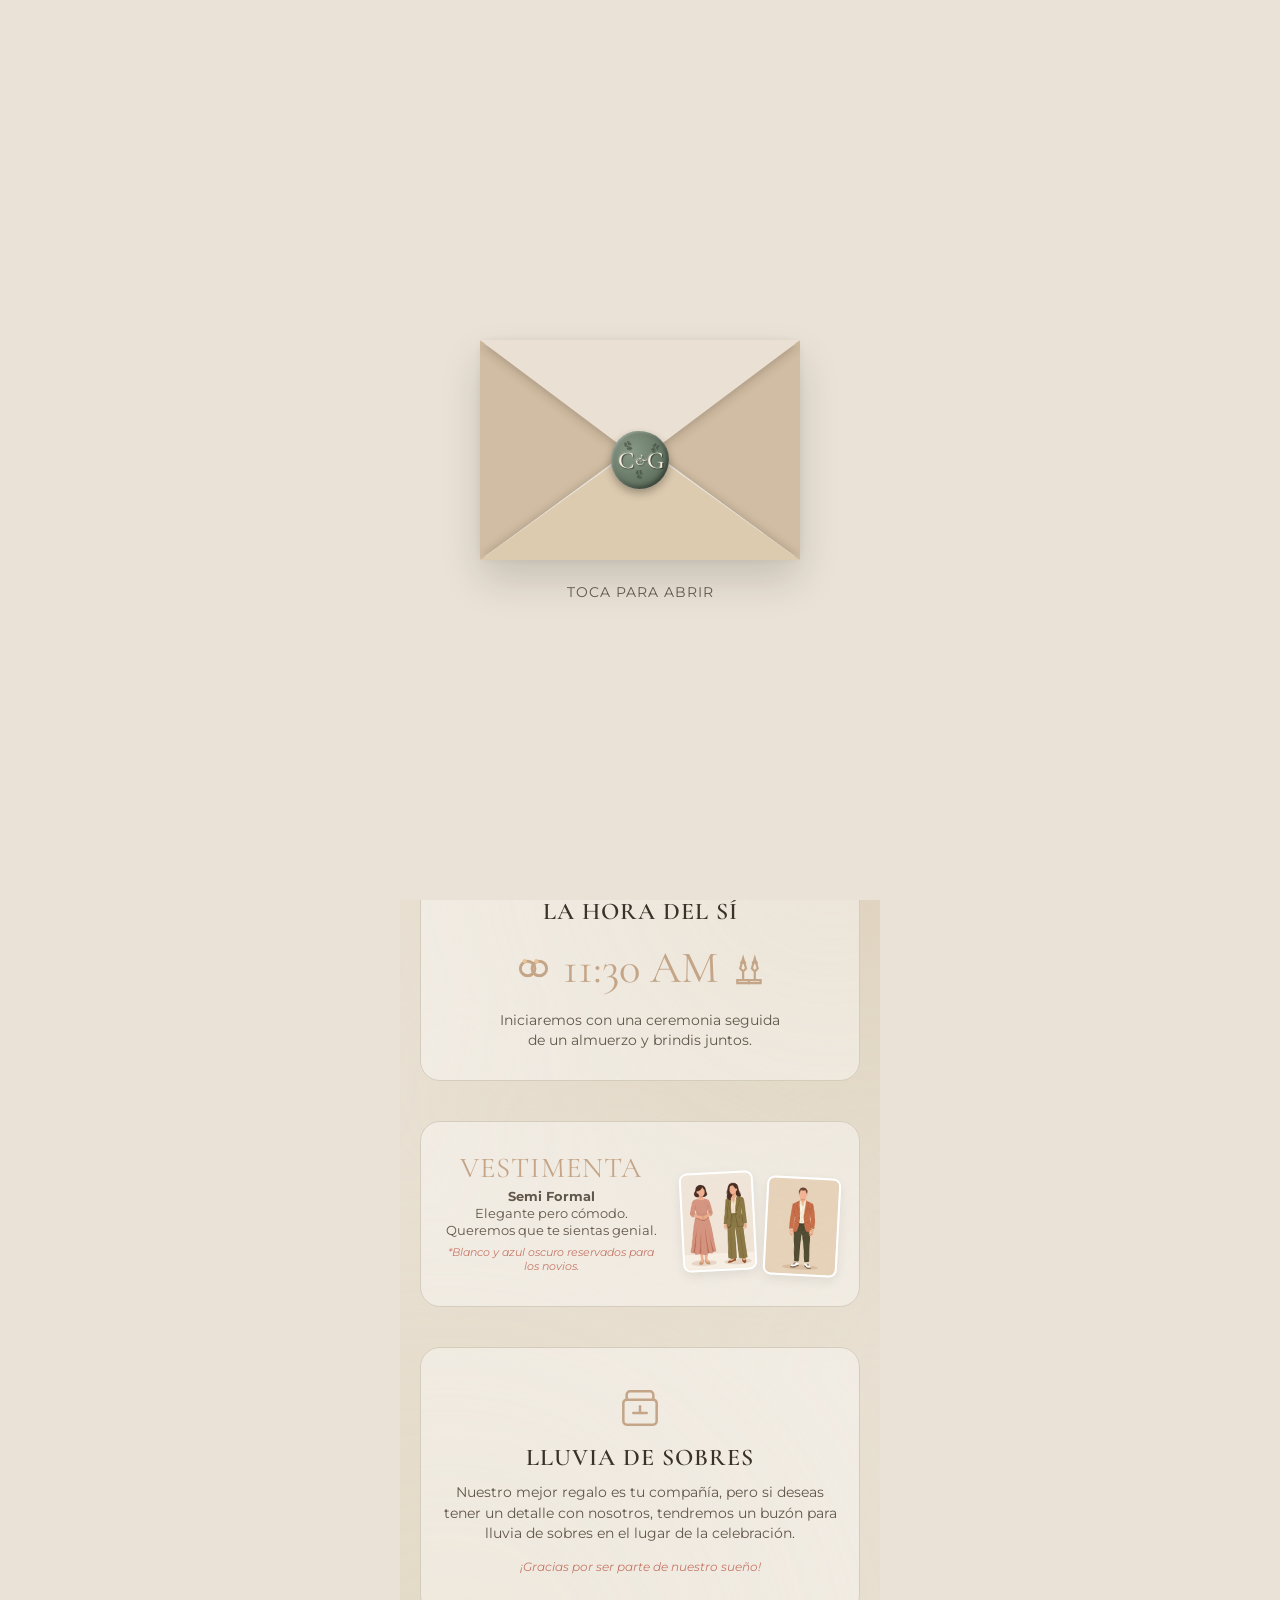
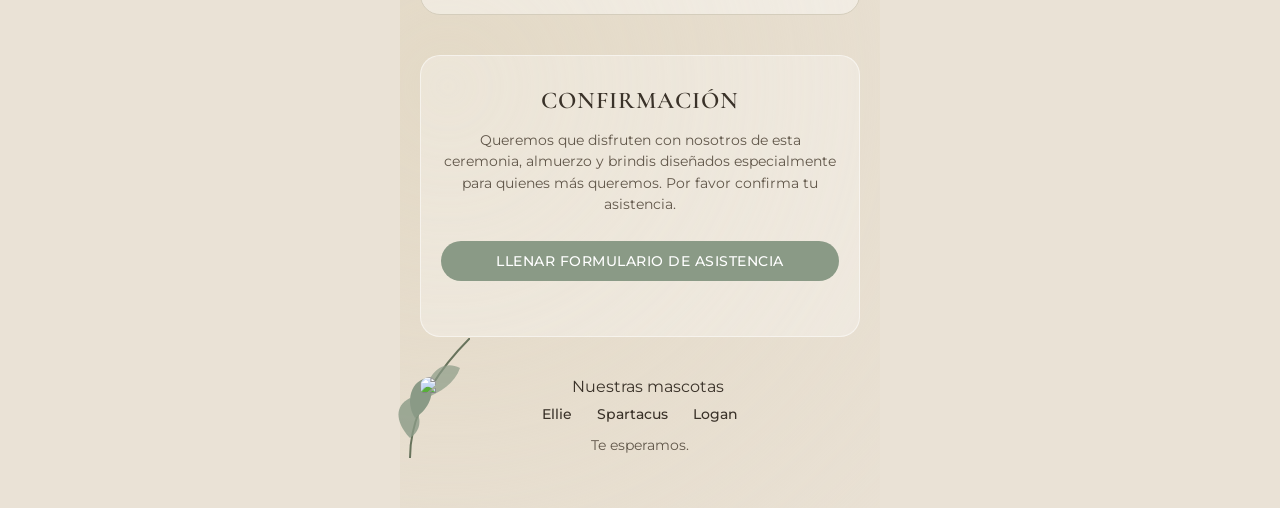
==== commit 477abaca: "Añadi las imagenes del dress code" ====
--- a/index.html
+++ b/index.html
@@ -91,7 +91,7 @@
 
         <div class="header">
             <h1 class="title" id="main-title">¡Nos Casamos!</h1>
-            <p class="subtitle">Celebra con nosotros nuestra boda íntima</p>
+            <p class="subtitle">Celebra con nosotros nuestra boda.</p>
             <h2 class="names">CAMI <span class="ampersand">&</span> GERAL</h2>
             <p class="date">18 de Abril, 2026</p>
         </div>
@@ -120,6 +120,45 @@
                     </svg>
                 </a>
             </div>
+        </div>
+
+        <div class="parking-hint"
+            style="display: flex; align-items: center; gap: 12px; background: rgba(255, 255, 255, 0.5); padding: 12px 16px; border-radius: var(--border-radius); border: 1px dashed var(--border-light); margin-top: -25px; margin-bottom: 40px; position: relative; z-index: 2;">
+            <div
+                style="background: rgba(138, 154, 134, 0.15); border-radius: 50%; width: 32px; height: 32px; display: flex; align-items: center; justify-content: center; flex-shrink: 0;">
+                <svg viewBox="0 0 24 24"
+                    style="width: 18px; height: 18px; fill: none; stroke: var(--accent-green); stroke-width: 2; border-radius: 50%;">
+                    <circle cx="12" cy="12" r="10"></circle>
+                    <path d="M9 17V7h4a3 3 0 0 1 0 6H9"></path>
+                </svg>
+            </div>
+            <div style="flex-grow: 1;">
+                <p style="margin: 0; font-size: 0.8rem; color: var(--text-dark);"><strong>¿Vas en carro?</strong></p>
+                <p style="margin: 3px 0 0 0; font-size: 0.75rem; color: var(--text-light); line-height: 1.3;">Hay un
+                    parqueadero "Parking" a cuadra y media.</p>
+            </div>
+            <a href="https://maps.app.goo.gl/UVooonsm2oiSku1a6" target="_blank"
+                style="flex-shrink: 0; display: flex; align-items: center; justify-content: center; width: 32px; height: 32px; background: var(--bg-card); border-radius: 50%; color: var(--accent-gold); text-decoration: none; box-shadow: 0 2px 5px rgba(0,0,0,0.05); transition: transform 0.2s;">
+                <svg viewBox="0 0 24 24" style="width: 16px; height: 16px; fill: currentColor;">
+                    <path
+                        d="M12 2C8.13 2 5 5.13 5 9c0 5.25 7 13 7 13s7-7.75 7-13c0-3.87-3.13-7-7-7zm0 9.5c-1.38 0-2.5-1.12-2.5-2.5s1.12-2.5 2.5-2.5 2.5 1.12 2.5 2.5-1.12 2.5-2.5 2.5z" />
+                </svg>
+            </a>
+        </div>
+
+        <div class="time-section" style="margin-bottom: 20px;">
+            <h3 class="section-title">Recepción</h3>
+            <div class="time-display">
+                <!-- Clock icon -->
+                <svg class="time-icon" viewBox="0 0 24 24" style="width: 30px; height: 30px;">
+                    <circle cx="12" cy="12" r="10" fill="none" stroke="#C4A587" stroke-width="1.5" />
+                    <polyline points="12 6 12 12 16 14" fill="none" stroke="#C4A587" stroke-width="1.5"
+                        stroke-linecap="round" stroke-linejoin="round" />
+                </svg>
+                <span class="time" style="font-size: 2.8rem;">11:00 AM</span>
+            </div>
+            <p>Los esperamos para instalarnos y prepararnos. <br><strong>Recomendamos puntualidad para no perderse el
+                    inicio.</strong></p>
         </div>
 
         <div class="time-section">
@@ -147,31 +186,45 @@
 
         <div class="dress-code-section">
             <div class="dress-text">
-                <h3 class="section-title">Cómo ir - Vestimenta</h3>
-                <h3>SEMI<br>FORMAL</h3>
-                <p>Elegante pero cómodo.<br>Queremos que te sientas genial.</p>
+                <h3 class="section-title">Vestimenta</h3>
+                <p><strong>Semi Formal</strong><br>
+                    Elegante pero cómodo.<br>Queremos que te sientas genial.</p>
                 <span class="dress-note">*Blanco y azul oscuro reservados para los novios.</span>
             </div>
-            <div class="clothing-icons">
-                <!-- Dress SVG -->
-                <svg viewBox="0 0 24 24">
-                    <path d="M8 3L6 8L4 20H20L18 8L16 3H8Z" fill="#E3D1AE" stroke="#8C7D65" stroke-width="1"
-                        stroke-linejoin="round" />
-                    <path d="M6 8H18" stroke="#8C7D65" stroke-width="1" />
-                </svg>
-                <!-- Shirt SVG -->
-                <svg viewBox="0 0 24 24">
-                    <path d="M5 6L12 3L19 6V20H5V6Z" fill="#F4EFEA" stroke="#8C7D65" stroke-width="1"
-                        stroke-linejoin="round" />
-                    <path d="M12 3V20" stroke="#8C7D65" stroke-width="1" />
-                </svg>
-                <!-- Suit SVG -->
-                <svg viewBox="0 0 24 24">
-                    <path d="M4 6L12 2L20 6V21H4V6Z" fill="#A88B77" stroke="#665040" stroke-width="1"
-                        stroke-linejoin="round" />
-                    <path d="M12 2V12L8 6M12 2V12L16 6" stroke="#665040" stroke-width="1" stroke-linejoin="round" />
-                </svg>
-            </div>
+            <div class="clothing-images"
+                style="display: flex; gap: 10px; flex-shrink: 0; align-items: center; margin-top: 15px;">
+                <div
+                    style="width: 70px; height: 95px; border-radius: 8px; overflow: hidden; border: 2px solid #FFF; box-shadow: 0 4px 12px rgba(0,0,0,0.08); transform: rotate(-3deg);">
+                    <img src="dress-code-women.jpg" alt="Vestimenta Mujeres"
+                        style="width: 100%; height: 100%; object-fit: cover;">
+                </div>
+                <div
+                    style="width: 70px; height: 95px; border-radius: 8px; overflow: hidden; border: 2px solid #FFF; box-shadow: 0 4px 12px rgba(0,0,0,0.08); transform: rotate(3deg); margin-top: 10px;">
+                    <img src="dress-code-Men.jpg" alt="Vestimenta Hombres"
+                        style="width: 100%; height: 100%; object-fit: cover;">
+                </div>
+            </div>
+        </div>
+
+        <div class="gift-section"
+            style="text-align: center; margin-bottom: 40px; position: relative; z-index: 2; background: rgba(255, 255, 255, 0.4); padding: 40px 20px; border-radius: 20px; border: 1px solid var(--border-light);">
+            <div style="display: flex; justify-content: center; margin-bottom: 15px;">
+                <svg viewBox="0 0 24 24"
+                    style="width: 40px; height: 40px; fill: none; stroke: var(--accent-gold); stroke-width: 1.5; stroke-linecap: round; stroke-linejoin: round;">
+                    <path d="M4 7V4a2 2 0 0 1 2-2h12a2 2 0 0 1 2 2v3"></path>
+                    <rect x="2" y="7" width="20" height="15" rx="2" ry="2"></rect>
+                    <path d="M12 11v4"></path>
+                    <path d="M8 15h8"></path>
+                </svg>
+            </div>
+            <h3 class="section-title" style="margin-bottom: 10px;">Lluvia de Sobres</h3>
+            <p style="font-size: 0.85rem; line-height: 1.5; color: var(--text-light); margin: 0 0 15px 0;">
+                Nuestro mejor regalo es tu compañía, pero si deseas tener un detalle con nosotros, tendremos un buzón
+                para lluvia de sobres en el lugar de la celebración.
+            </p>
+            <p style="font-size: 0.75rem; color: #C67868; font-style: italic; margin: 0;">
+                ¡Gracias por ser parte de nuestro sueño!
+            </p>
         </div>
 
         <div class="rsvp-section">
@@ -181,7 +234,8 @@
 
             <div class="rsvp-buttons">
                 <!-- Reemplazar el signo "#" por tu link real de Google Forms -->
-                <a href="#" target="_blank" class="btn btn-yes" style="text-decoration: none;">LLENAR FORMULARIO DE
+                <a href="https://docs.google.com/forms/d/e/1FAIpQLSdIFUAb-AxzslcciudBmoUaIorlL4Vx-b4QVcld3ebpe10oRg/viewform?usp=publish-editor"
+                    target="_blank" class="btn btn-yes" style="text-decoration: none;">LLENAR FORMULARIO DE
                     ASISTENCIA</a>
             </div>
         </div>
@@ -193,7 +247,7 @@
                 <span>Spartacus</span>
                 <span>Logan</span>
             </div>
-            <p>Nuestros amores perrunos,<br>siempre con nosotros.</p>
+            <p>Te esperamos.</p>
         </div>
 
     </div>
--- a/style.css
+++ b/style.css
@@ -233,6 +233,10 @@
 
         /* Time Section */
         .time-section {
+            background: rgba(255, 255, 255, 0.4);
+            border-radius: 20px;
+            padding: 30px 20px;
+            border: 1px solid var(--border-light);
             text-align: center;
             margin-bottom: 40px;
             position: relative;
@@ -249,8 +253,10 @@
         }
 
         .time-display .time {
-            font-size: 2.4rem;
+            font-size: 2.8rem;
             font-family: var(--font-serif);
+            color: var(--accent-gold);
+            font-weight: 400;
         }
 
         .time-icon {
@@ -271,6 +277,10 @@
 
         /* Dress Code */
         .dress-code-section {
+            background: rgba(255, 255, 255, 0.4);
+            border-radius: 20px;
+            padding: 30px 20px;
+            border: 1px solid var(--border-light);
             display: flex;
             align-items: center;
             justify-content: center;
@@ -282,13 +292,17 @@
 
         .dress-text {
             flex-grow: 1;
+            text-align: center;
         }
 
         .dress-text h3 {
-            font-size: 2.2rem;
-            line-height: 1;
-            text-align: left;
-            margin-bottom: 6px;
+            font-size: 1.8rem;
+            font-family: var(--font-serif);
+            color: var(--accent-gold);
+            font-weight: 400;
+            line-height: 0.9;
+            text-align: center;
+            margin-bottom: 8px;
         }
 
         .dress-text p {
@@ -296,7 +310,7 @@
             margin: 0 0 6px 0;
             line-height: 1.3;
             color: var(--text-light);
-            text-align: left;
+            text-align: center;
         }
 
         .dress-note {
@@ -305,6 +319,7 @@
             /* Tono rojizo sutil de la paleta */
             font-style: italic;
             display: block;
+            text-align: center;
         }
 
         .clothing-icons {
@@ -396,10 +411,13 @@
         }
 
         .dogs-image {
-            width: 100%;
-            max-height: 130px;
+            max-width: 100%;
+            height: auto;
+            max-height: 140px;
             object-fit: contain;
-            margin-bottom: 10px;
+            border-radius: 20px;
+            margin: 0 auto 10px auto;
+            display: block;
         }
 
         .dog-names {
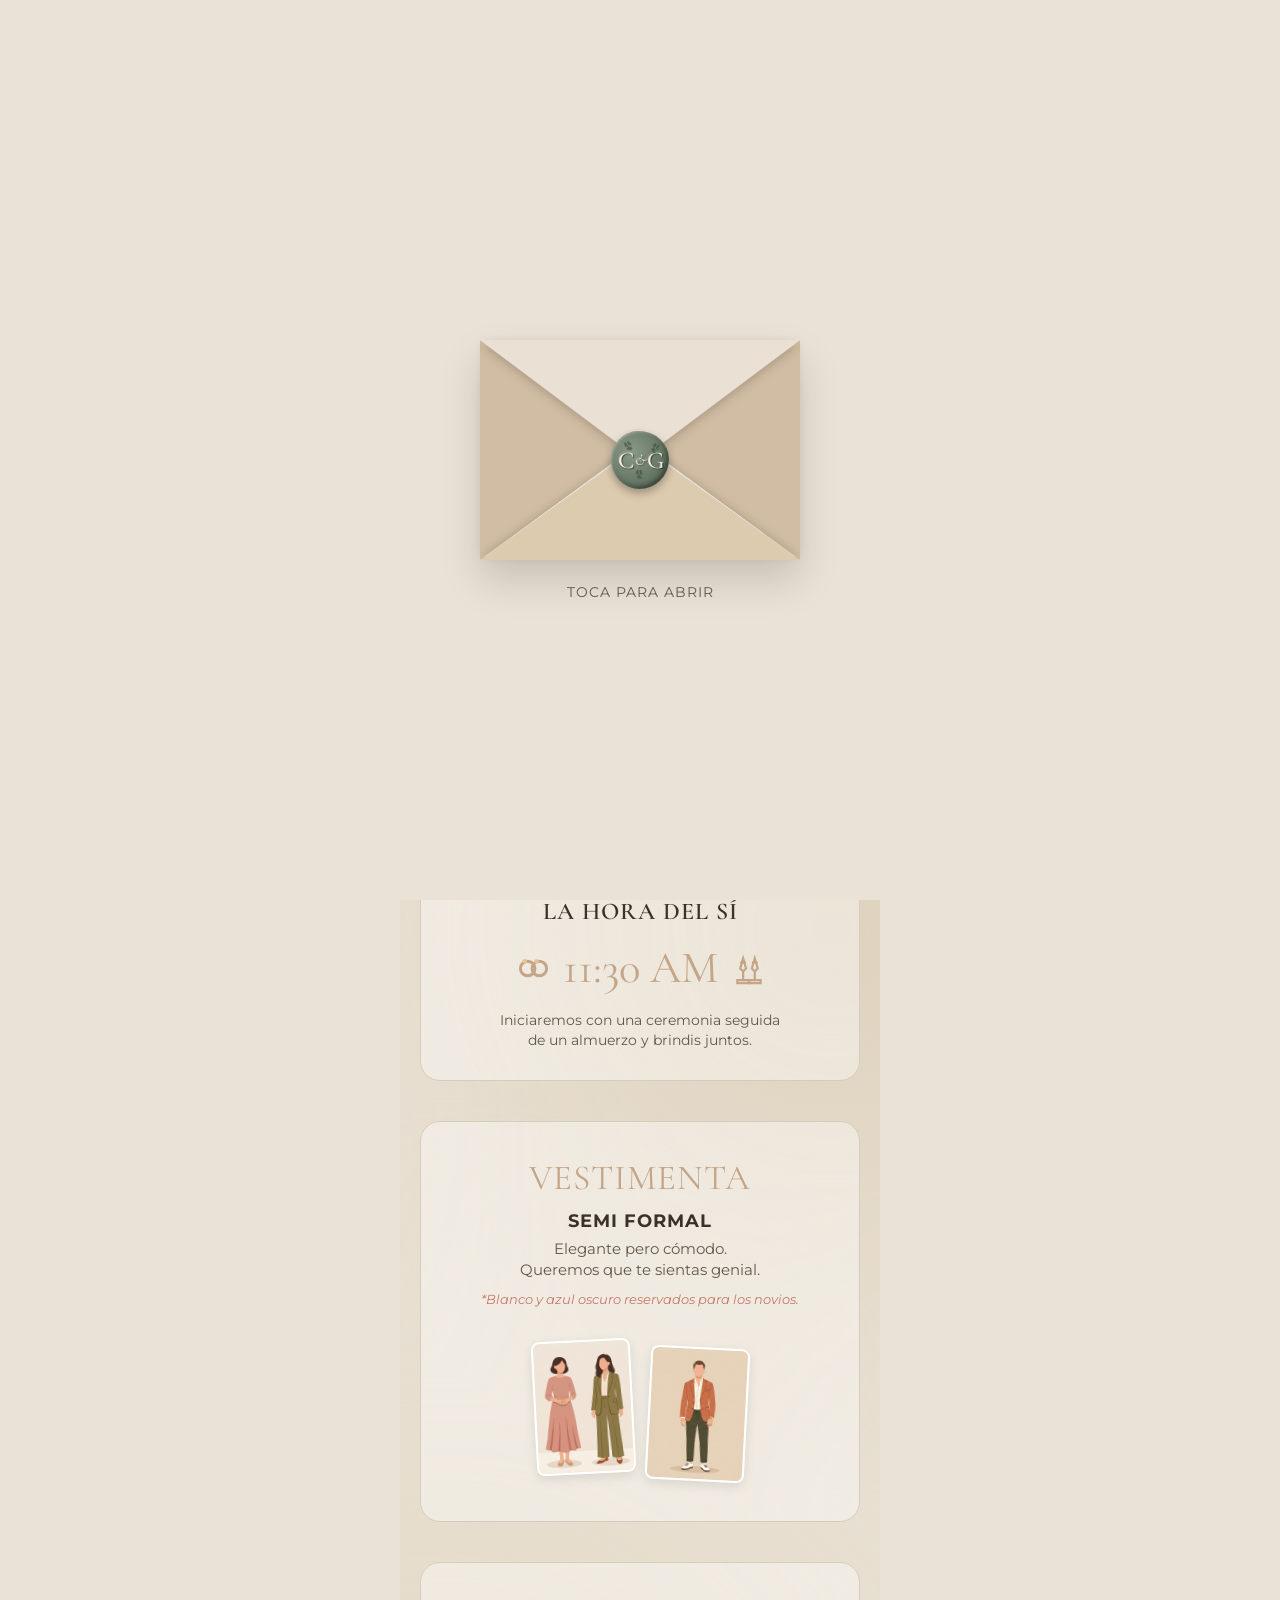
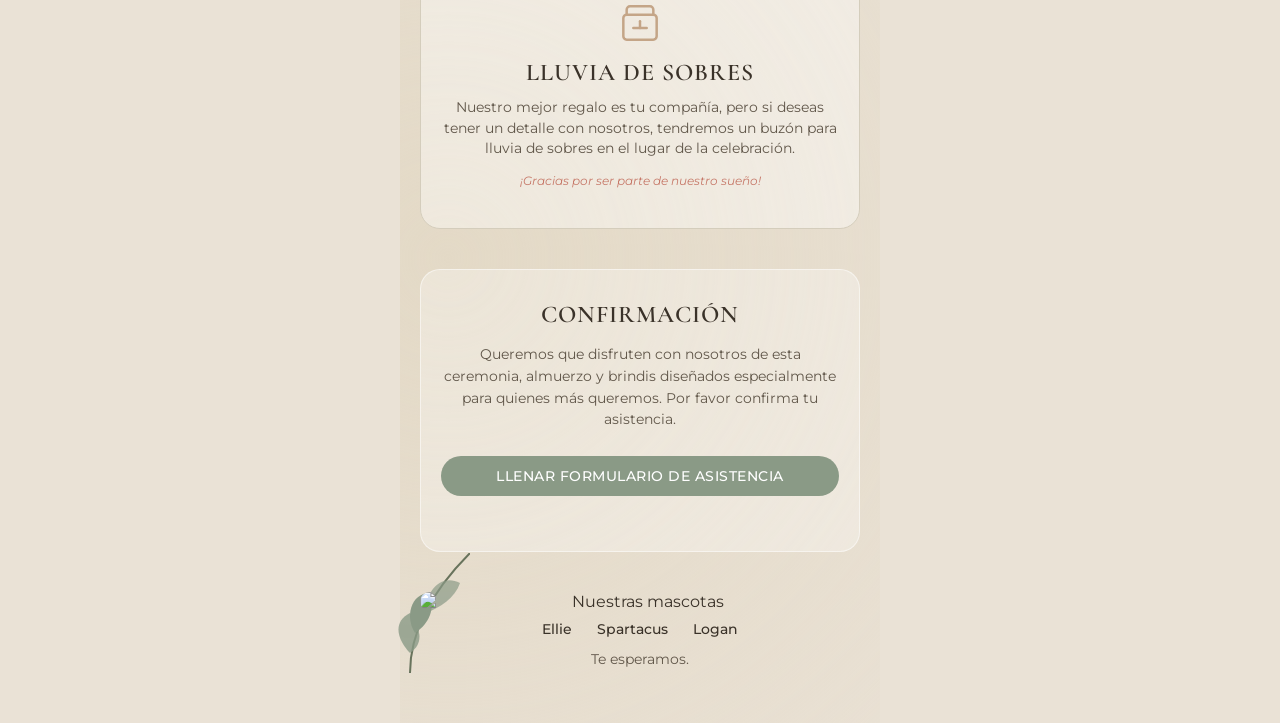
==== commit 6e2da9f2: "minor fixes" ====
--- a/index.html
+++ b/index.html
@@ -192,14 +192,14 @@
                 <span class="dress-note">*Blanco y azul oscuro reservados para los novios.</span>
             </div>
             <div class="clothing-images"
-                style="display: flex; gap: 10px; flex-shrink: 0; align-items: center; margin-top: 15px;">
+                style="display: flex; justify-content: center; gap: 15px; flex-shrink: 0; align-items: center; margin-top: 5px;">
                 <div
-                    style="width: 70px; height: 95px; border-radius: 8px; overflow: hidden; border: 2px solid #FFF; box-shadow: 0 4px 12px rgba(0,0,0,0.08); transform: rotate(-3deg);">
+                    style="width: 95px; height: 130px; border-radius: 8px; overflow: hidden; border: 2px solid #FFF; box-shadow: 0 4px 12px rgba(0,0,0,0.1); transform: rotate(-3deg);">
                     <img src="dress-code-women.jpg" alt="Vestimenta Mujeres"
                         style="width: 100%; height: 100%; object-fit: cover;">
                 </div>
                 <div
-                    style="width: 70px; height: 95px; border-radius: 8px; overflow: hidden; border: 2px solid #FFF; box-shadow: 0 4px 12px rgba(0,0,0,0.08); transform: rotate(3deg); margin-top: 10px;">
+                    style="width: 95px; height: 130px; border-radius: 8px; overflow: hidden; border: 2px solid #FFF; box-shadow: 0 4px 12px rgba(0,0,0,0.1); transform: rotate(3deg); margin-top: 15px;">
                     <img src="dress-code-Men.jpg" alt="Vestimenta Hombres"
                         style="width: 100%; height: 100%; object-fit: cover;">
                 </div>
--- a/style.css
+++ b/style.css
@@ -279,9 +279,10 @@
         .dress-code-section {
             background: rgba(255, 255, 255, 0.4);
             border-radius: 20px;
-            padding: 30px 20px;
+            padding: 40px 20px;
             border: 1px solid var(--border-light);
             display: flex;
+            flex-direction: column;
             align-items: center;
             justify-content: center;
             gap: 20px;
@@ -291,30 +292,39 @@
         }
 
         .dress-text {
-            flex-grow: 1;
+            width: 100%;
             text-align: center;
         }
 
         .dress-text h3 {
-            font-size: 1.8rem;
+            font-size: 2.2rem;
             font-family: var(--font-serif);
             color: var(--accent-gold);
             font-weight: 400;
             line-height: 0.9;
             text-align: center;
-            margin-bottom: 8px;
+            margin-bottom: 15px;
         }
 
         .dress-text p {
+            font-size: 0.95rem;
+            margin: 0 0 12px 0;
+            line-height: 1.4;
+            color: var(--text-light);
+            text-align: center;
+        }
+
+        .dress-text p strong {
+            font-size: 1.1rem;
+            color: var(--text-dark);
+            text-transform: uppercase;
+            letter-spacing: 1px;
+            display: inline-block;
+            margin-bottom: 4px;
+        }
+
+        .dress-note {
             font-size: 0.8rem;
-            margin: 0 0 6px 0;
-            line-height: 1.3;
-            color: var(--text-light);
-            text-align: center;
-        }
-
-        .dress-note {
-            font-size: 0.7rem;
             color: #C67868;
             /* Tono rojizo sutil de la paleta */
             font-style: italic;
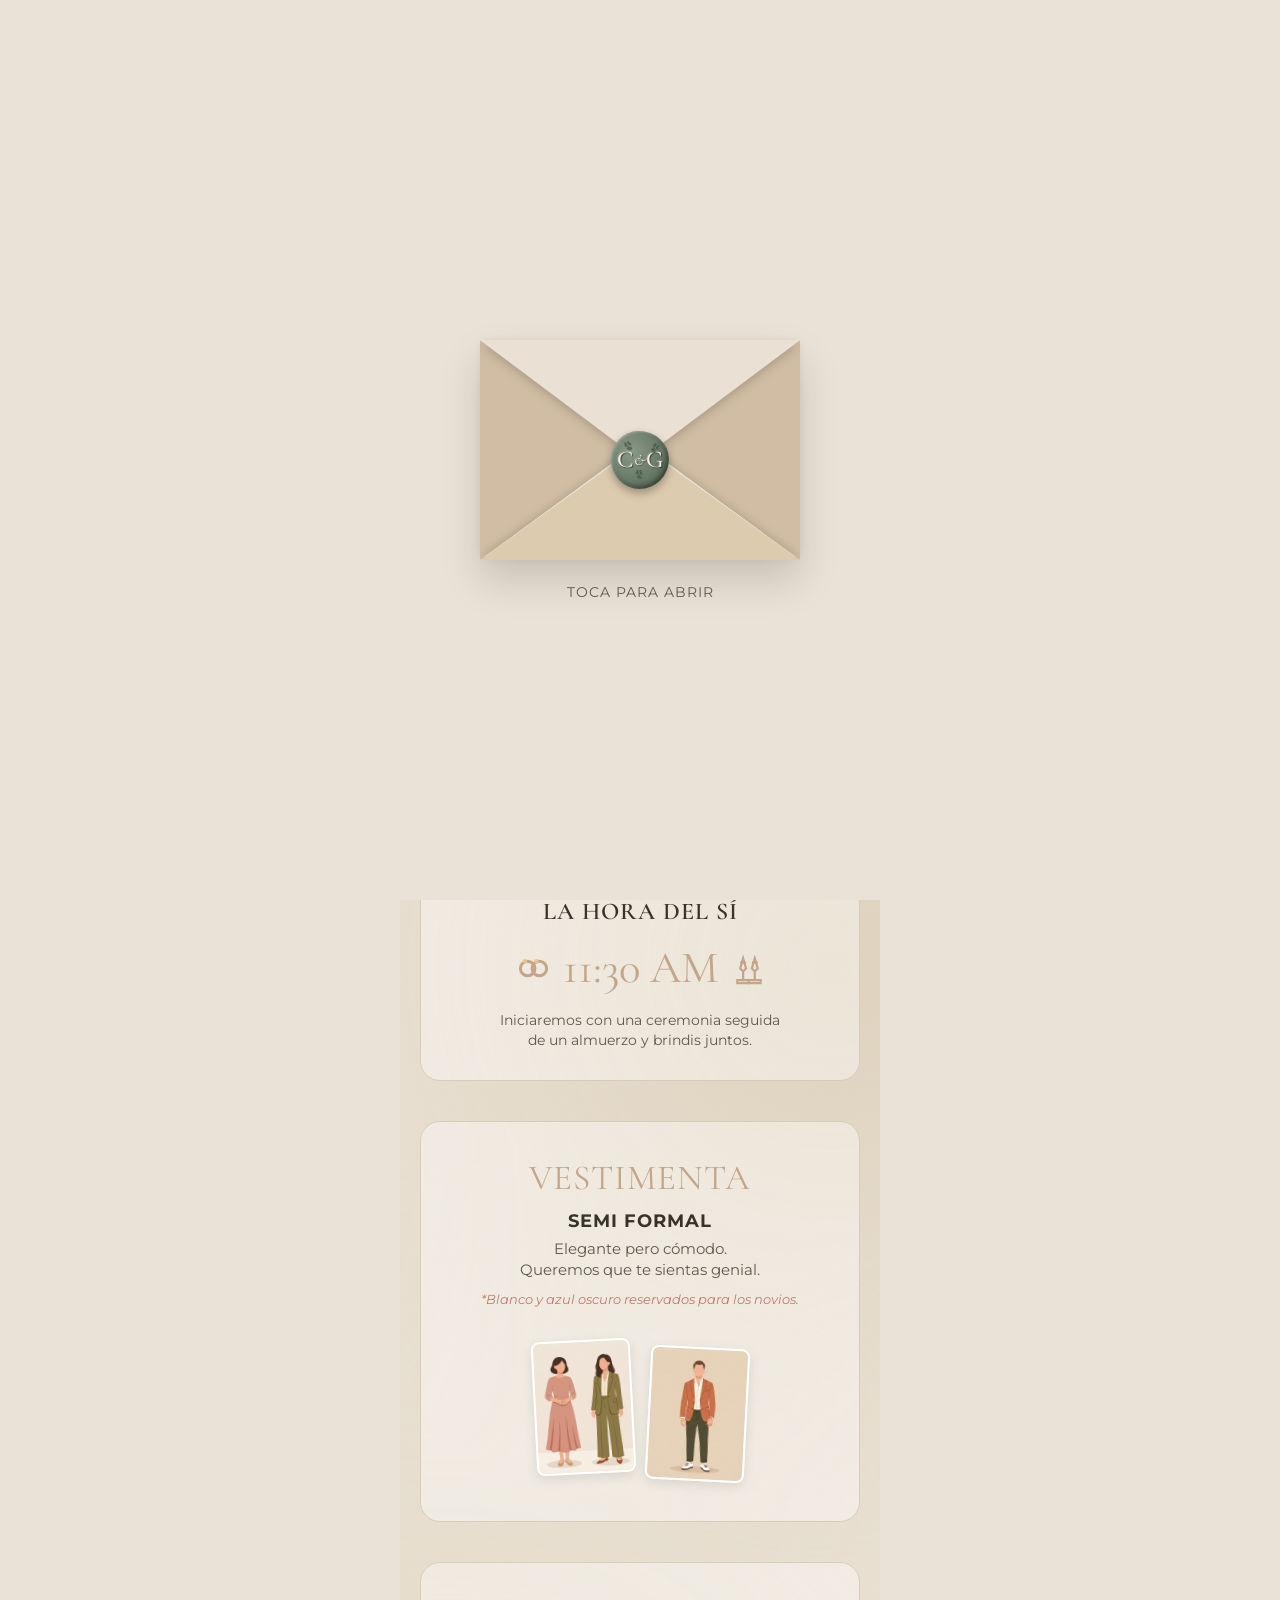
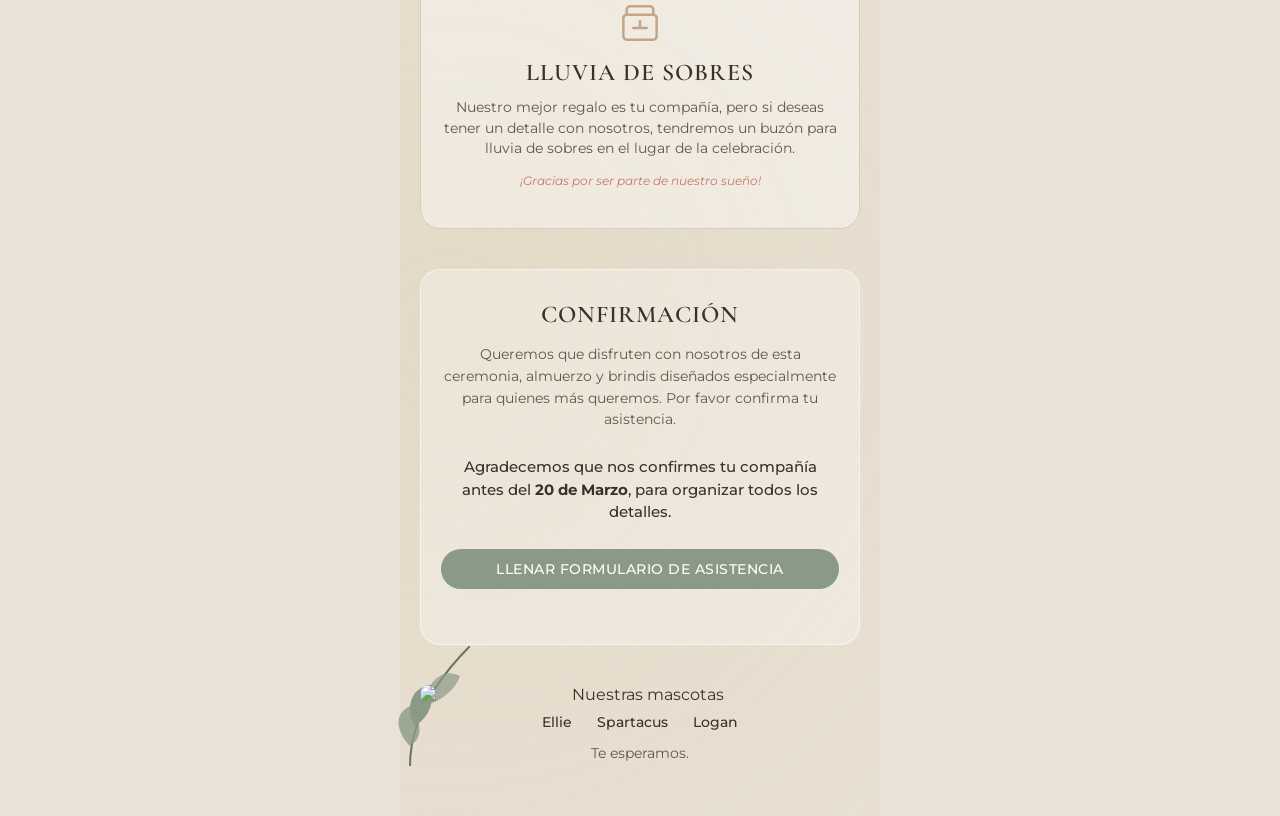
==== commit ac287d8a: "deadline" ====
--- a/index.html
+++ b/index.html
@@ -231,6 +231,11 @@
             <h3 class="section-title">Confirmación</h3>
             <p>Queremos que disfruten con nosotros de esta ceremonia, almuerzo y brindis diseñados especialmente para
                 quienes más queremos. Por favor confirma tu asistencia.</p>
+            <p
+                style="font-size: 0.95rem; font-weight: 500; color: var(--text-dark); margin-top: 10px; margin-bottom: 25px;">
+                Agradecemos que nos confirmes tu compañía antes del <strong>20 de Marzo</strong>, para organizar todos
+                los detalles.
+            </p>
 
             <div class="rsvp-buttons">
                 <!-- Reemplazar el signo "#" por tu link real de Google Forms -->
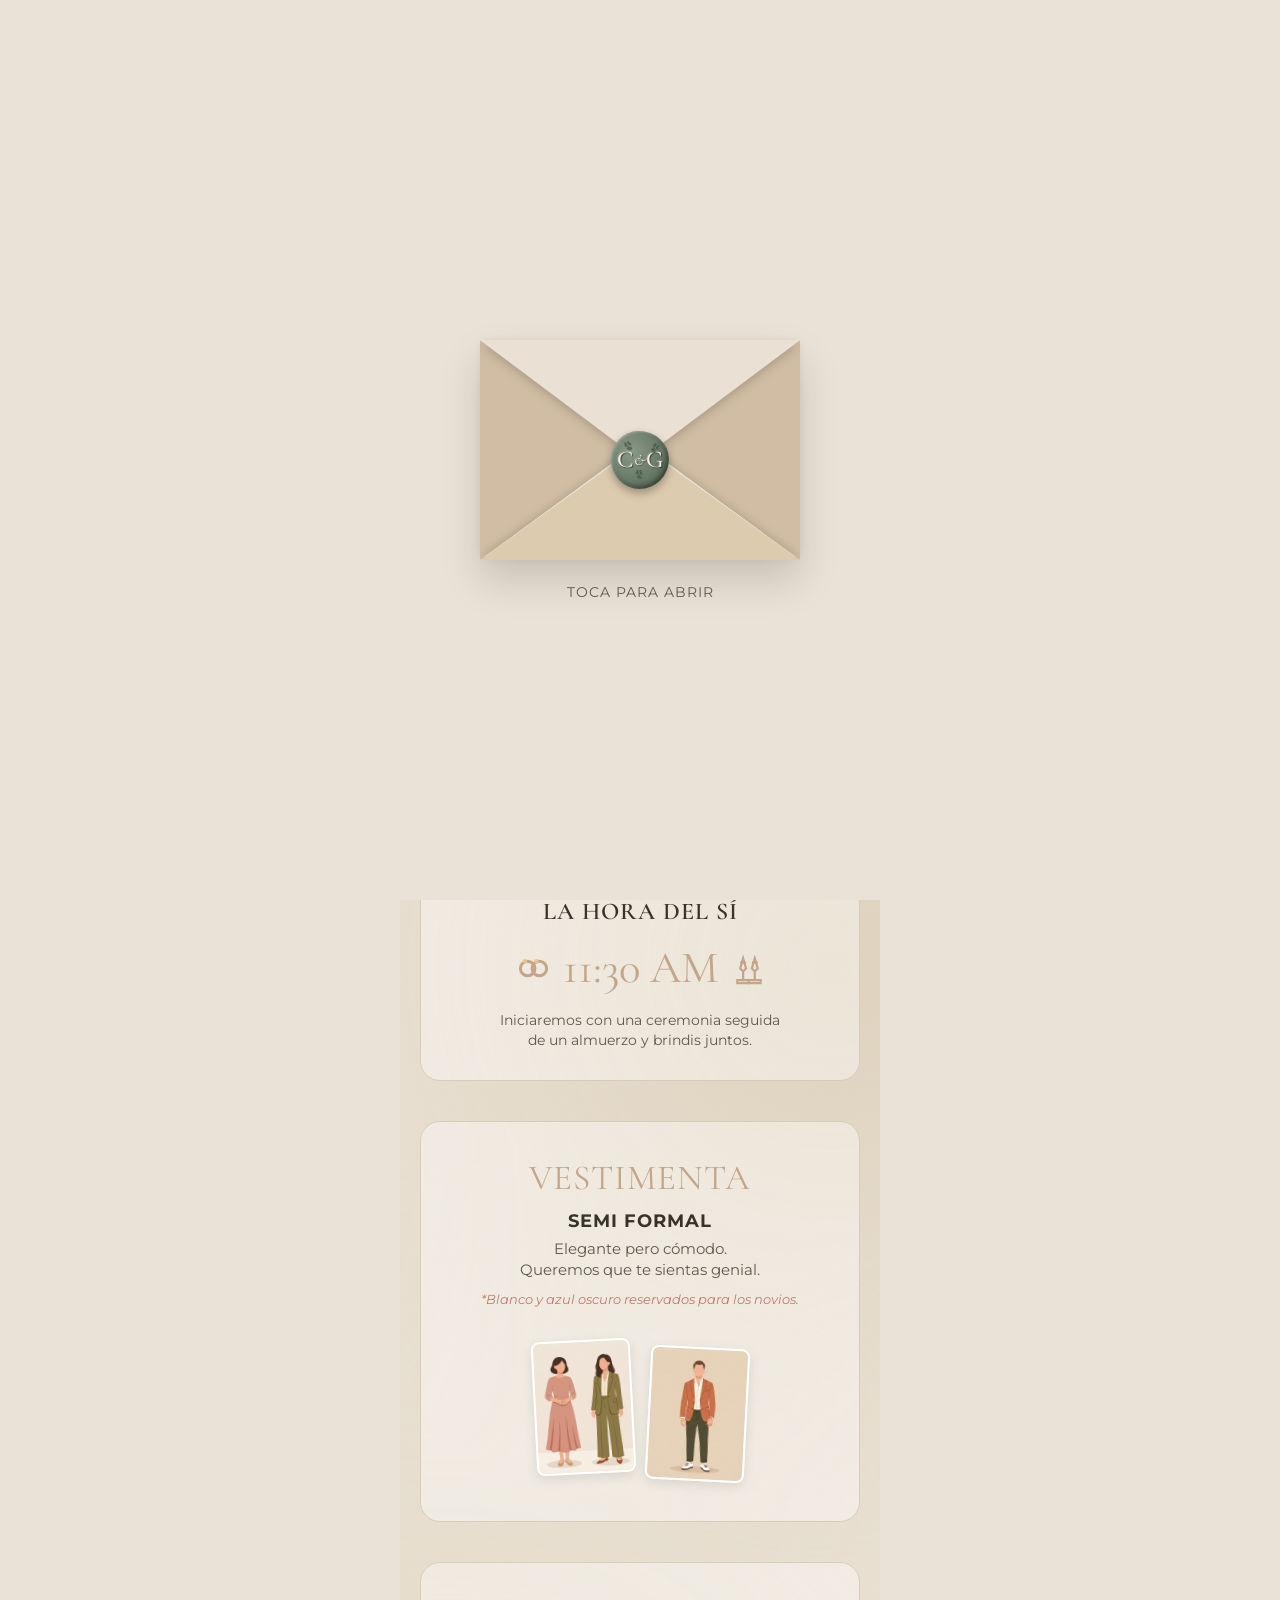
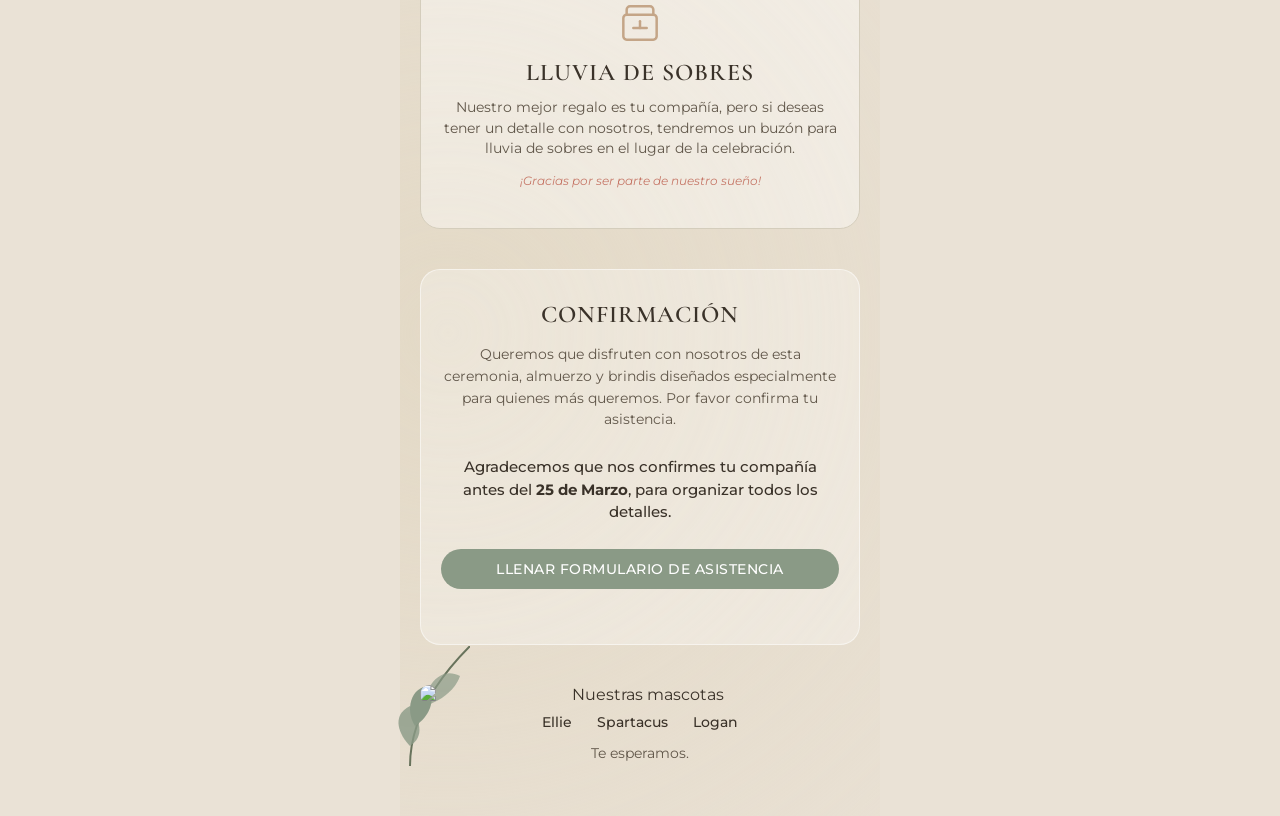
==== commit 96ead72e: "CHANGE DATE" ====
--- a/index.html
+++ b/index.html
@@ -233,7 +233,7 @@
                 quienes más queremos. Por favor confirma tu asistencia.</p>
             <p
                 style="font-size: 0.95rem; font-weight: 500; color: var(--text-dark); margin-top: 10px; margin-bottom: 25px;">
-                Agradecemos que nos confirmes tu compañía antes del <strong>20 de Marzo</strong>, para organizar todos
+                Agradecemos que nos confirmes tu compañía antes del <strong>25 de Marzo</strong>, para organizar todos
                 los detalles.
             </p>
 
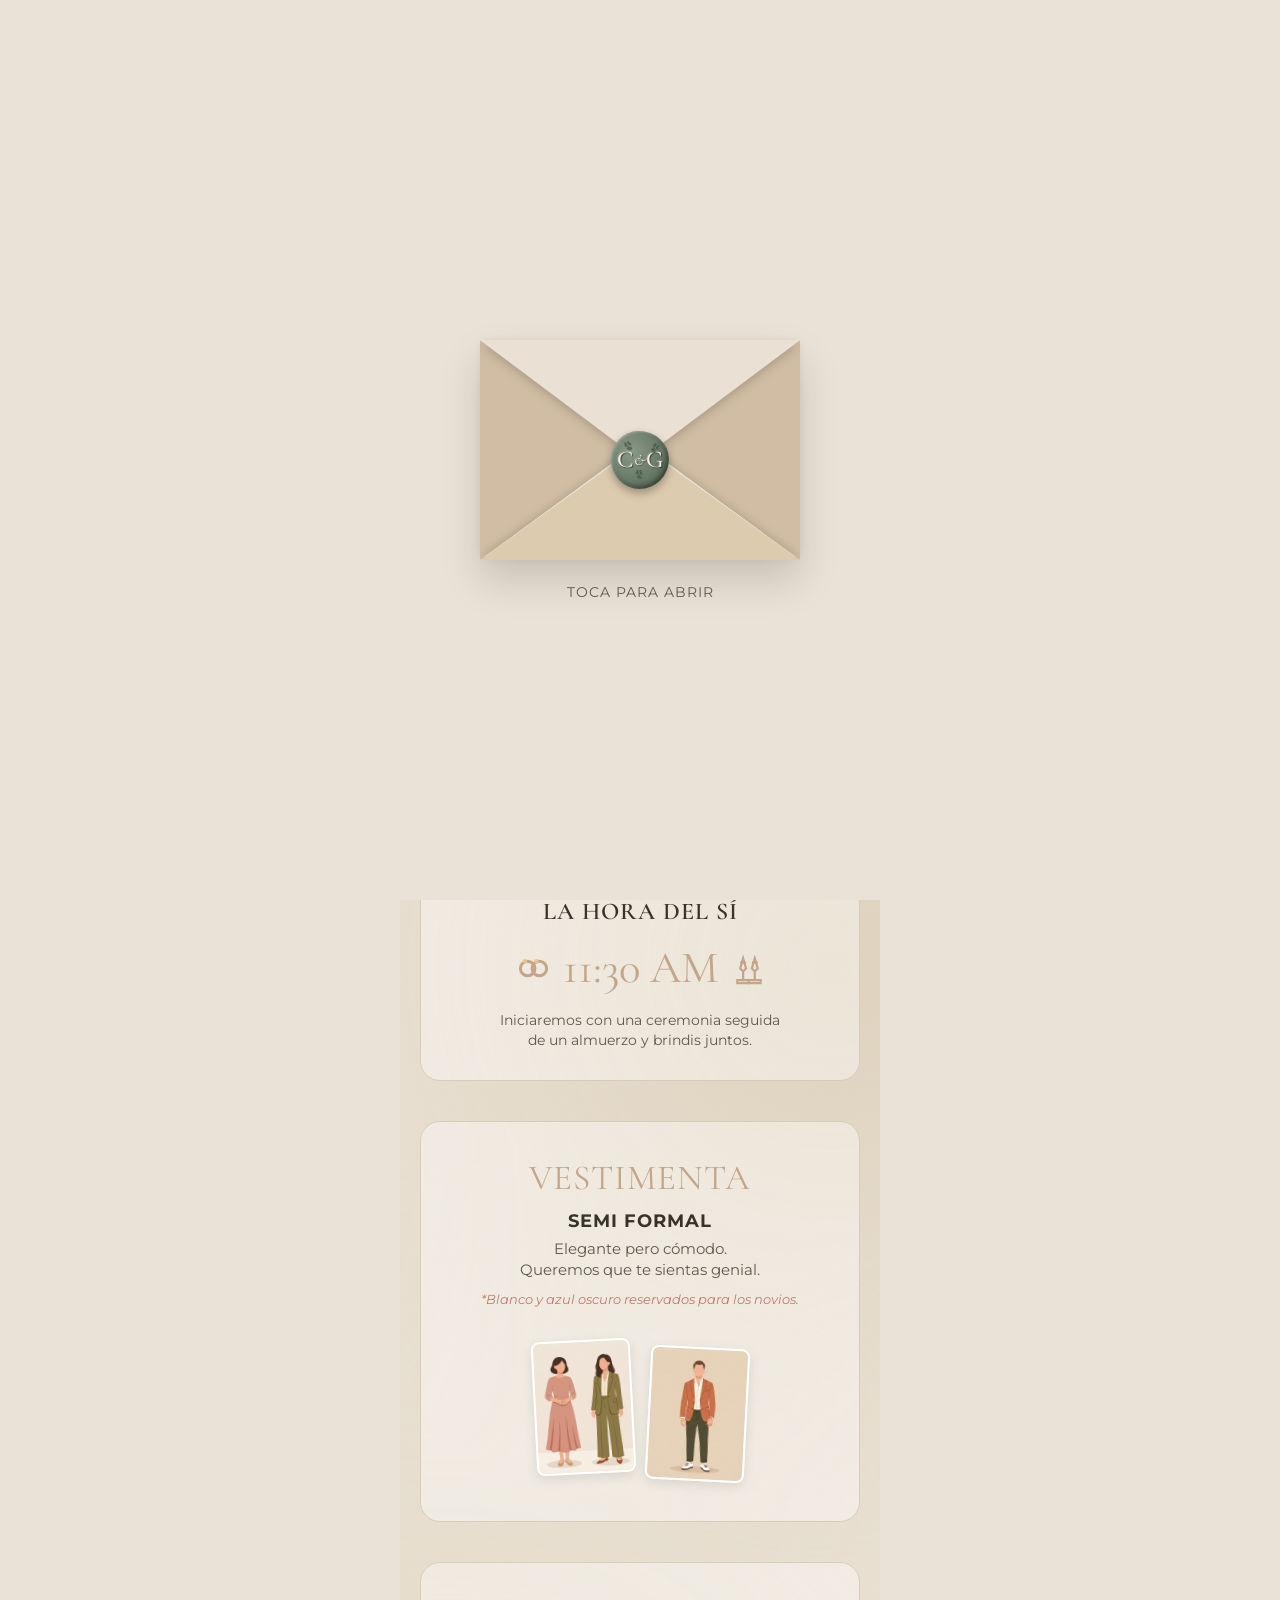
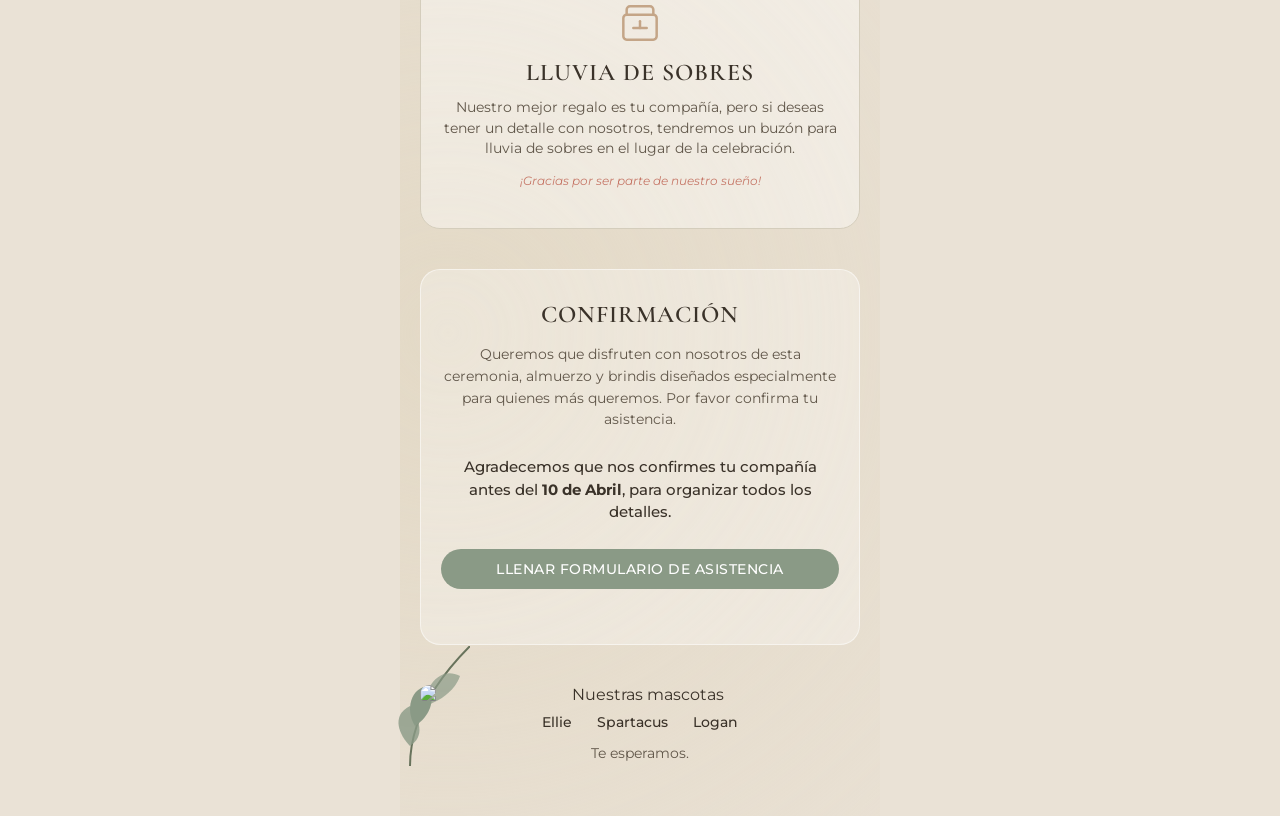
==== commit e49e9a5d: "Modify date" ====
--- a/index.html
+++ b/index.html
@@ -233,7 +233,7 @@
                 quienes más queremos. Por favor confirma tu asistencia.</p>
             <p
                 style="font-size: 0.95rem; font-weight: 500; color: var(--text-dark); margin-top: 10px; margin-bottom: 25px;">
-                Agradecemos que nos confirmes tu compañía antes del <strong>25 de Marzo</strong>, para organizar todos
+                Agradecemos que nos confirmes tu compañía antes del <strong>10 de Abril</strong>, para organizar todos
                 los detalles.
             </p>
 
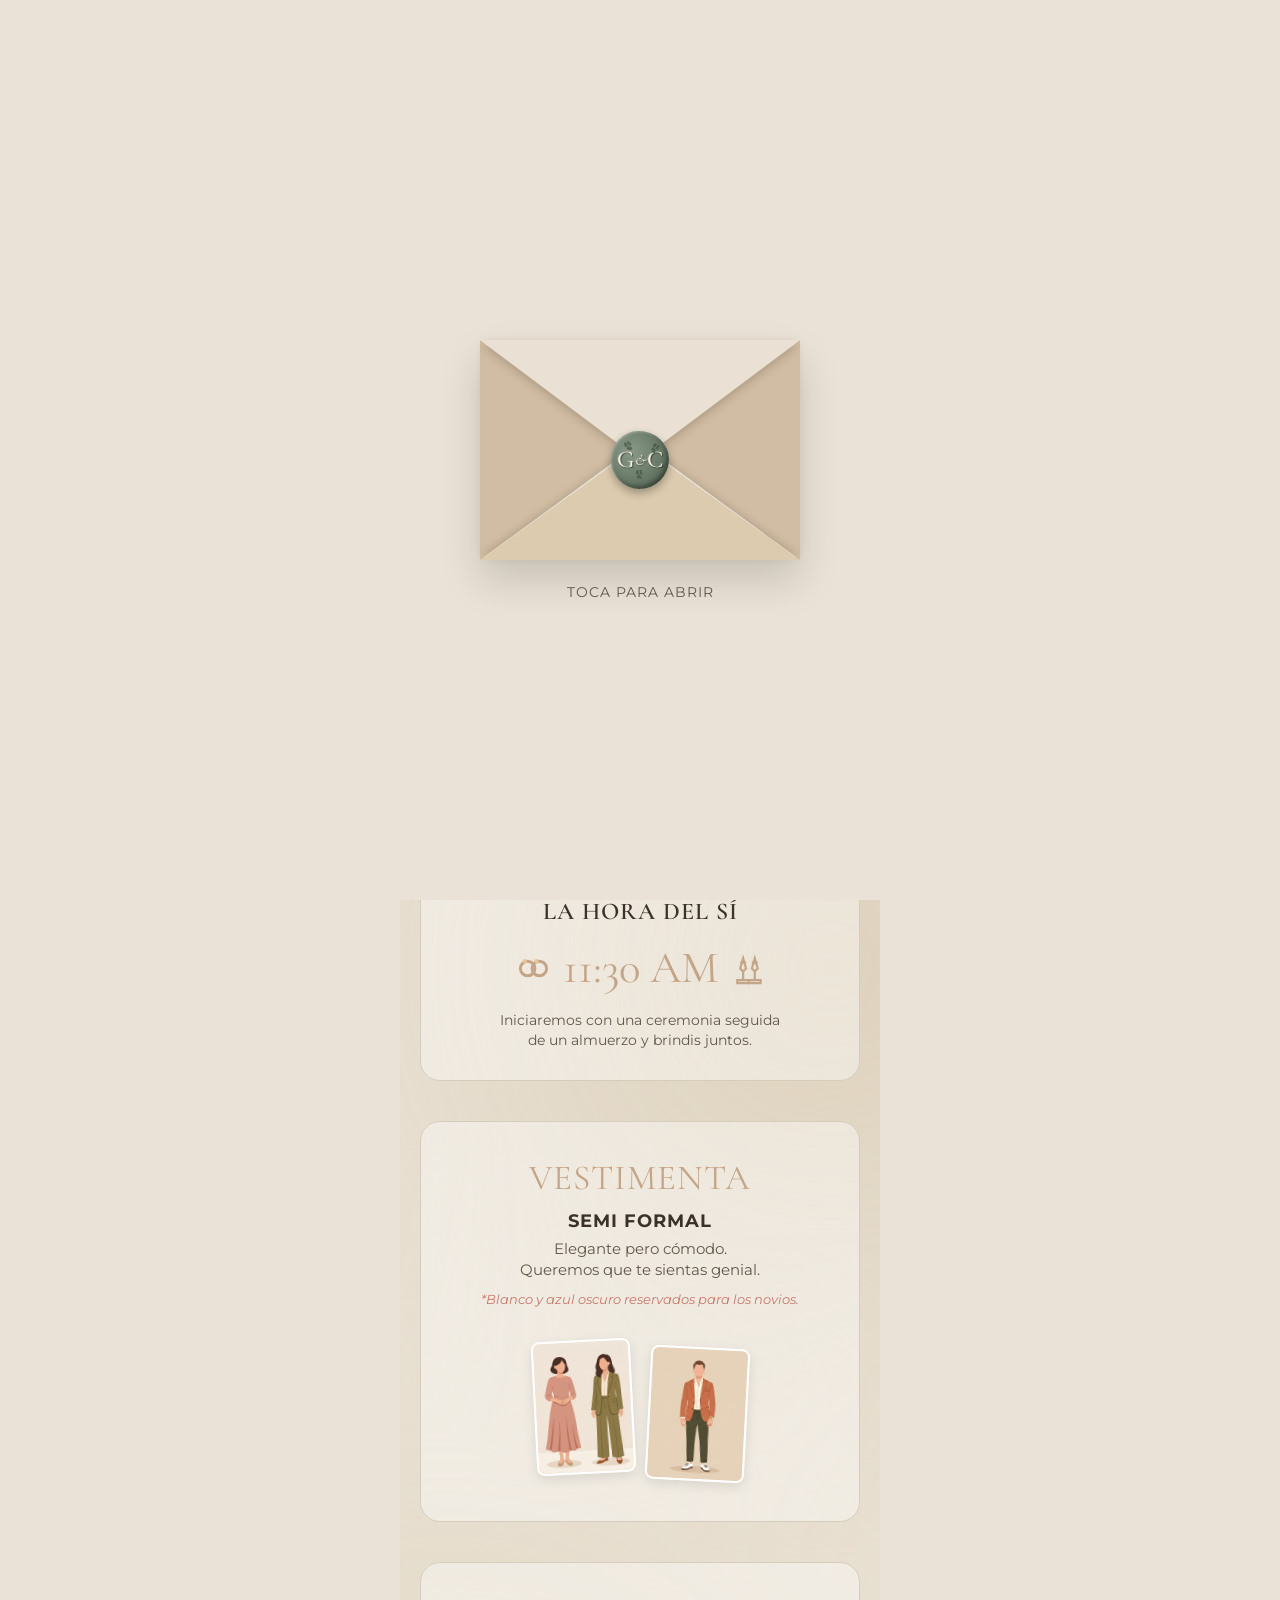
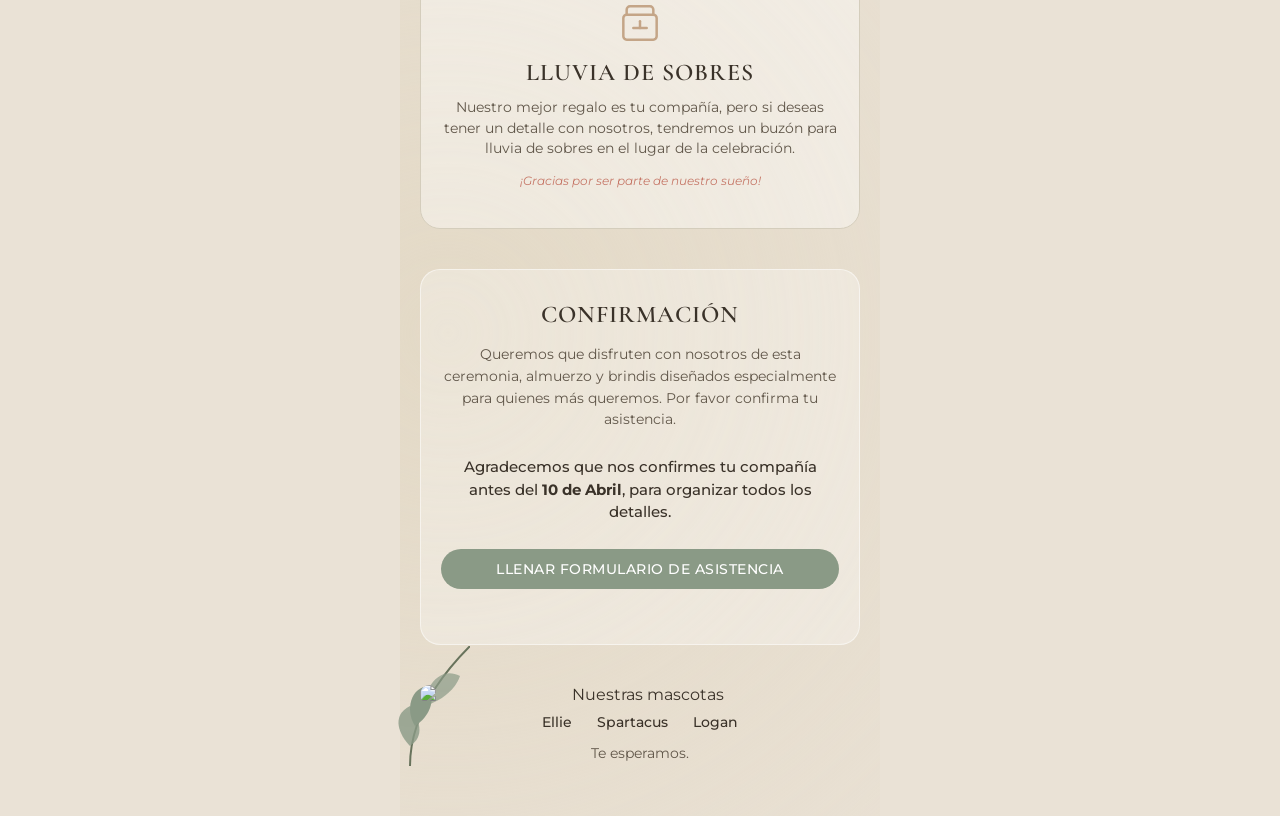
==== commit 6c258b7a: "refactor: update name order to Geral & Cami across invitation pages" ====
--- a/index.html
+++ b/index.html
@@ -4,7 +4,7 @@
 <head>
     <meta charset="UTF-8">
     <meta name="viewport" content="width=device-width, initial-scale=1.0">
-    <title>Invitación - Camilo & Geral</title>
+    <title>Invitación - Geral & Cami</title>
     <link rel="stylesheet" href="style.css">
 </head>
 
@@ -40,7 +40,7 @@
                 </svg>
                 <div class="seal">
                     <div class="seal-inner">
-                        C<span class="seal-amp">&amp;</span>G
+                        G<span class="seal-amp">&amp;</span>C
                     </div>
                     <svg class="seal-paw s-paw1" viewBox="0 0 32 32">
                         <path
@@ -92,11 +92,11 @@
         <div class="header">
             <h1 class="title" id="main-title">¡Nos Casamos!</h1>
             <p class="subtitle">Celebra con nosotros nuestra boda.</p>
-            <h2 class="names">CAMI <span class="ampersand">&</span> GERAL</h2>
+            <h2 class="names">GERAL <span class="ampersand">&</span> CAMI</h2>
             <p class="date">18 de Abril, 2026</p>
         </div>
 
-        <img src="pareja-mascotas.png" alt="Camilo, Geral y sus mascotas" class="hero-image">
+        <img src="pareja-mascotas.png" alt="Geral, Camilo y sus mascotas" class="hero-image">
 
 
         <h3 class="section-title">Lugar</h3>
